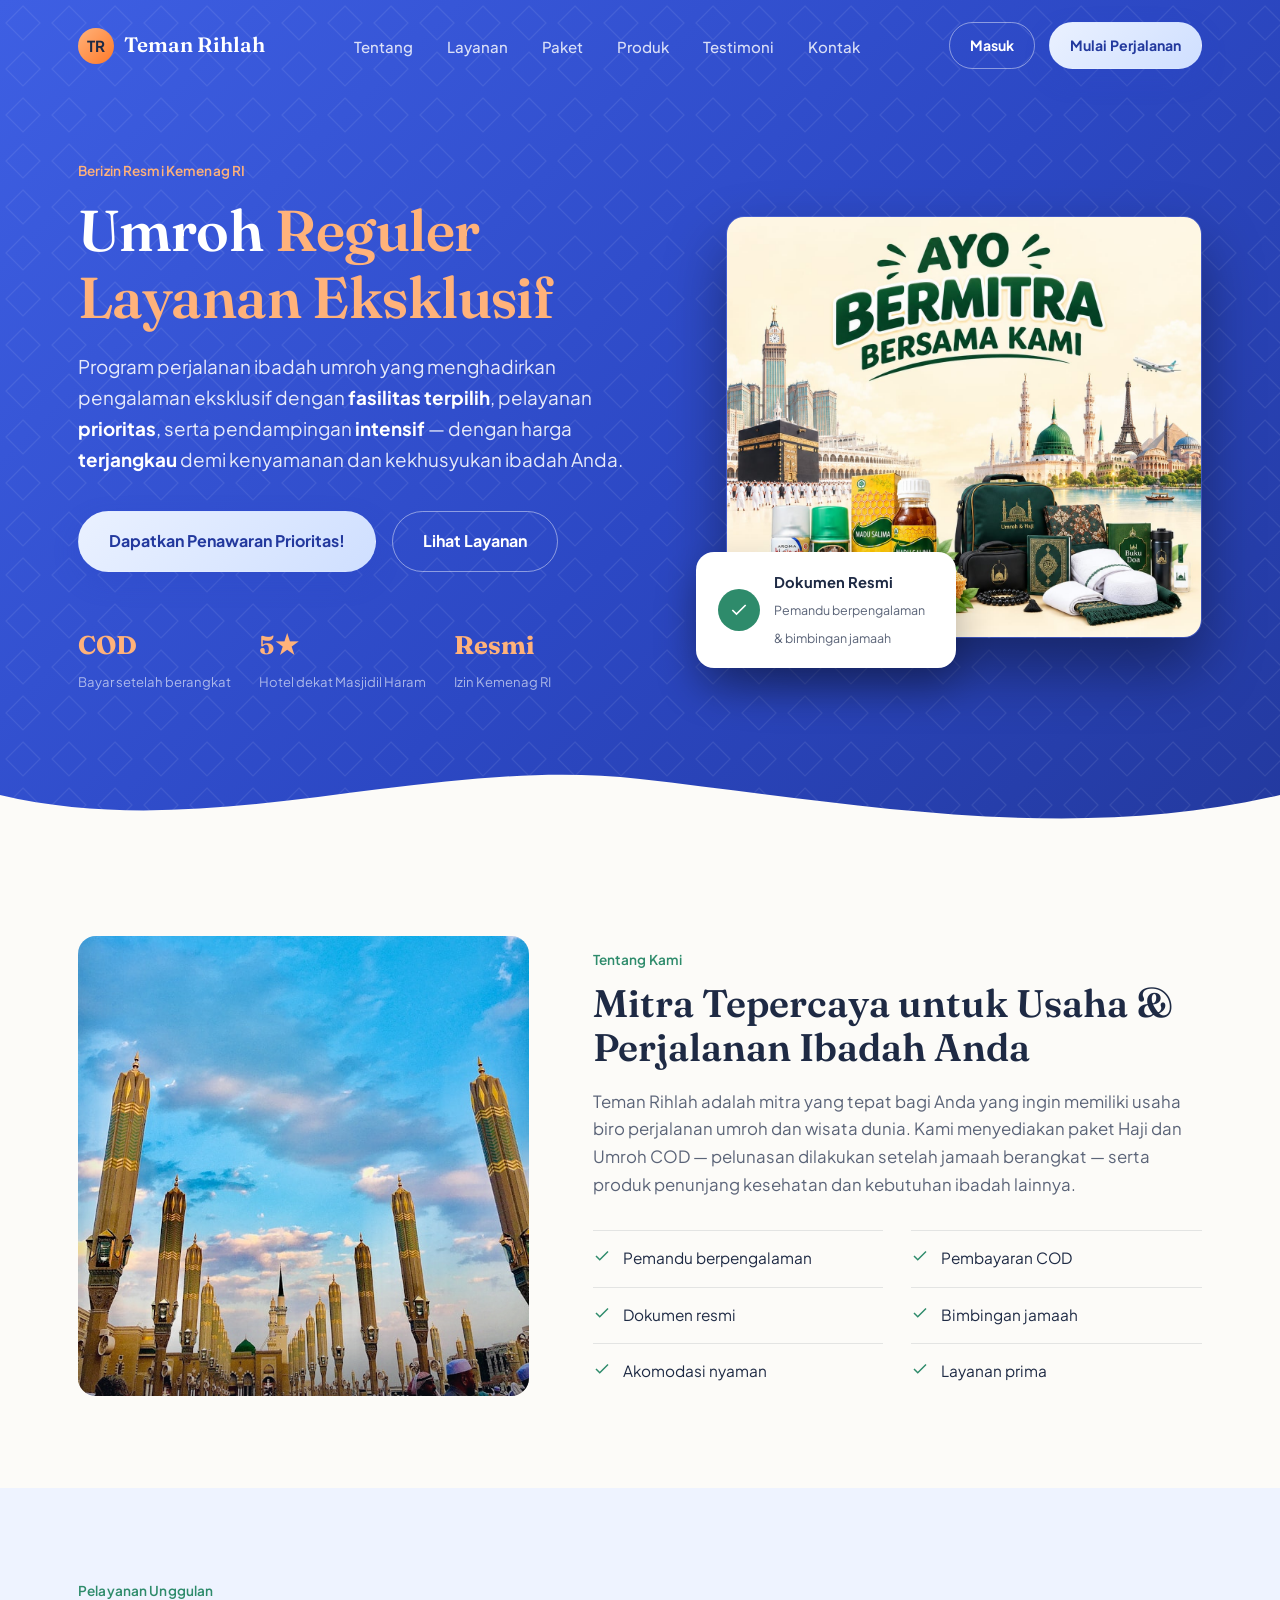
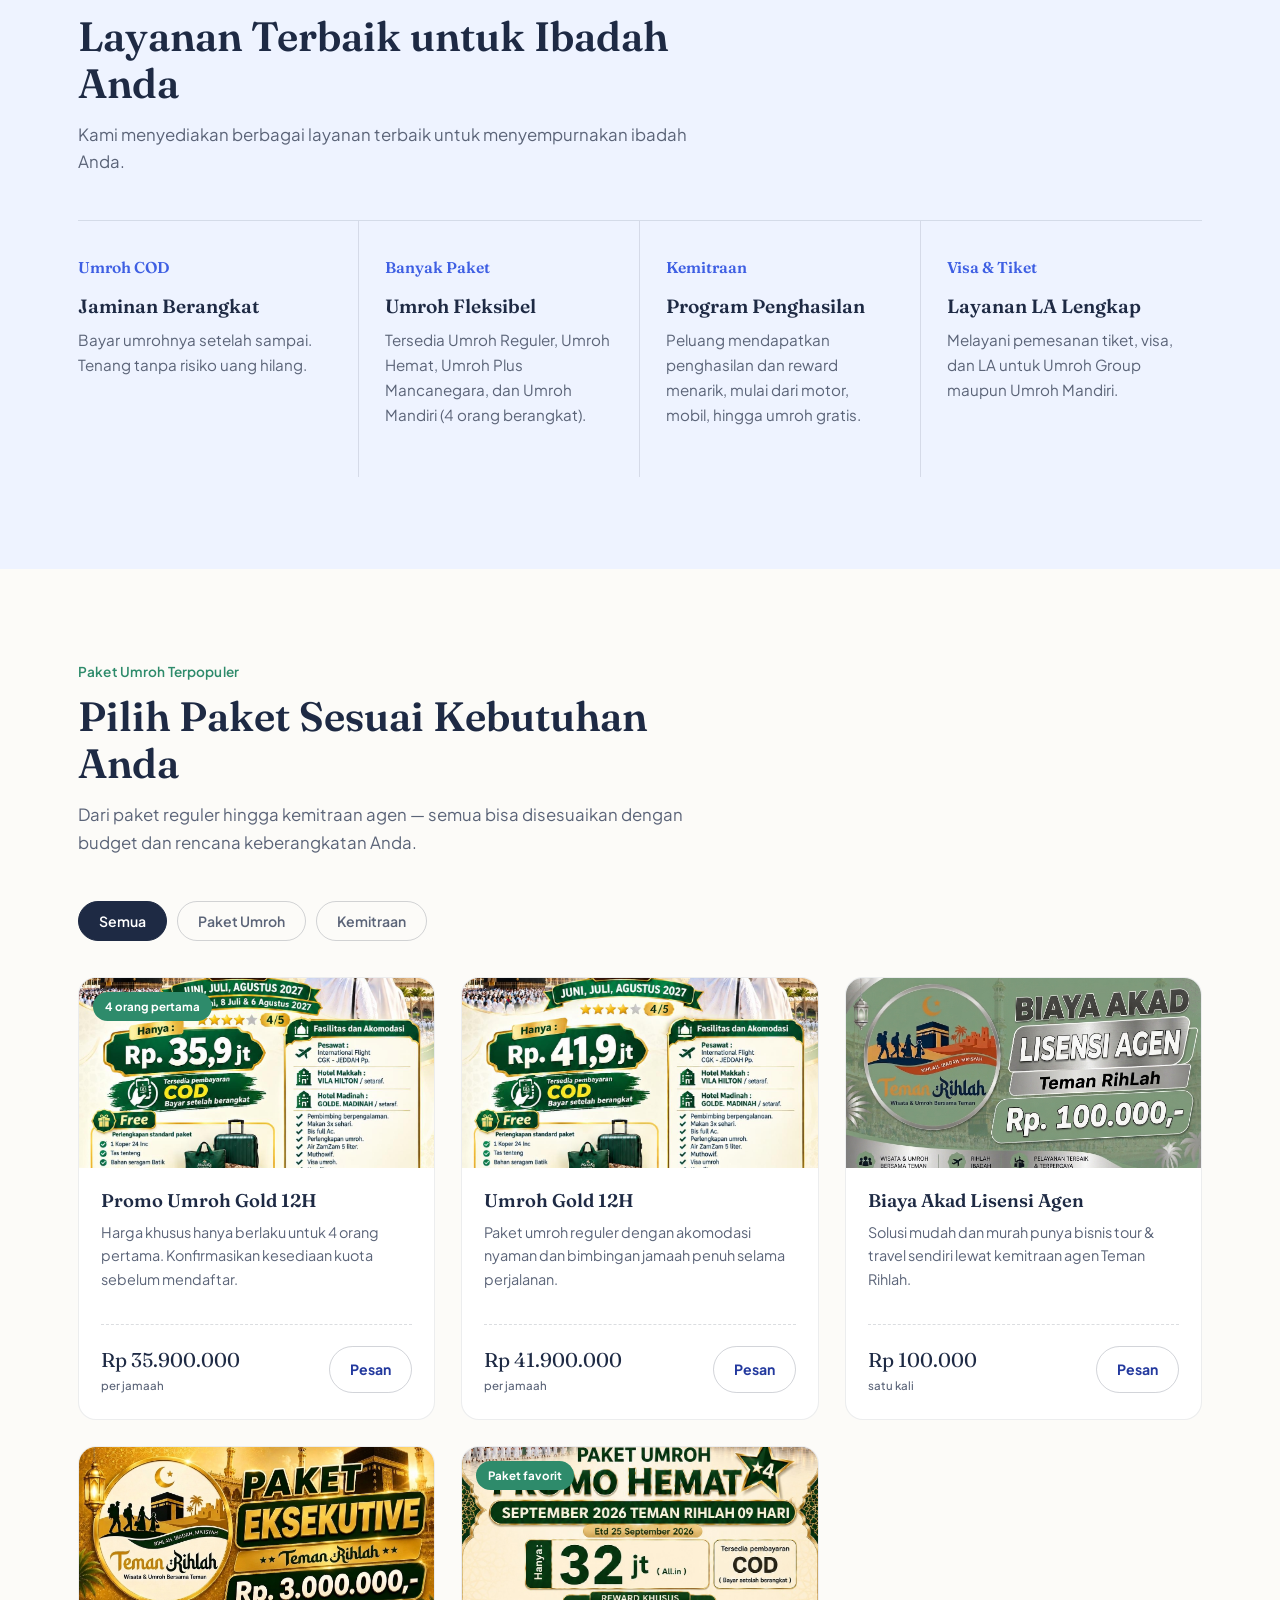
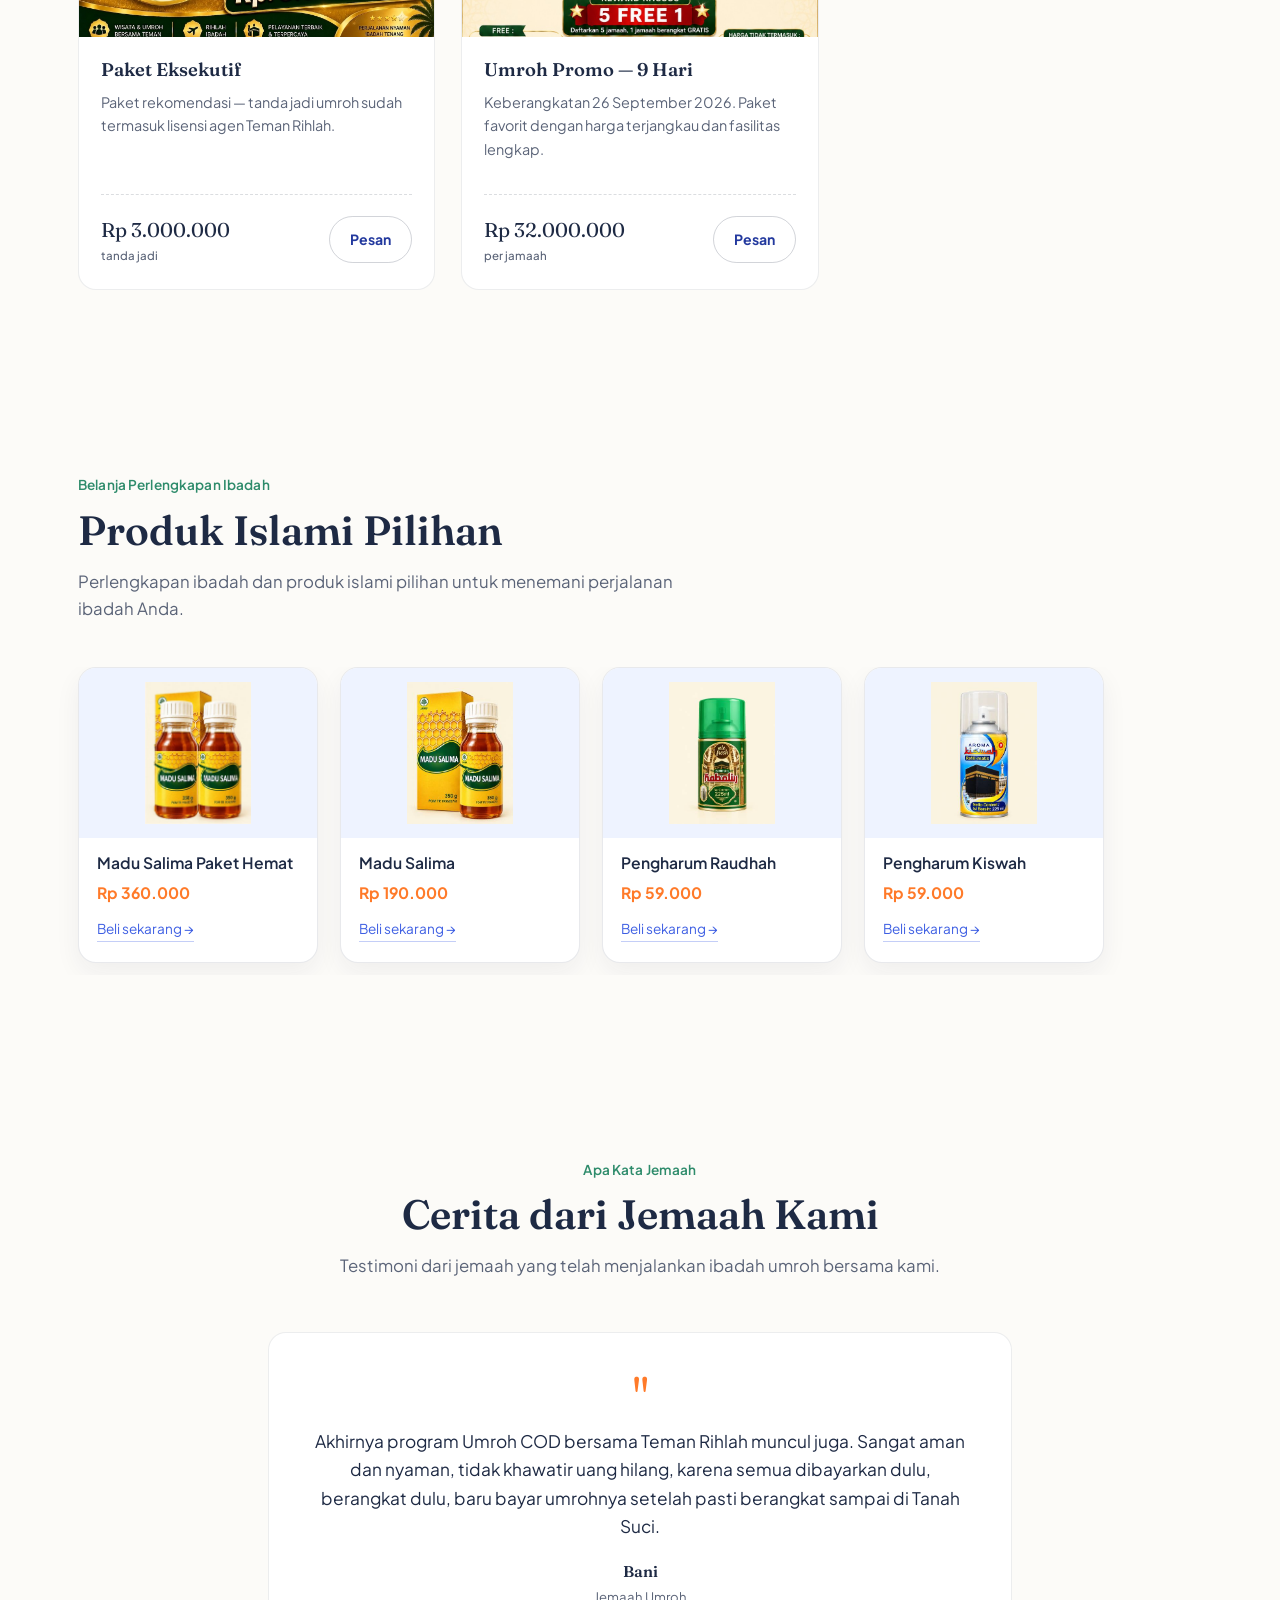
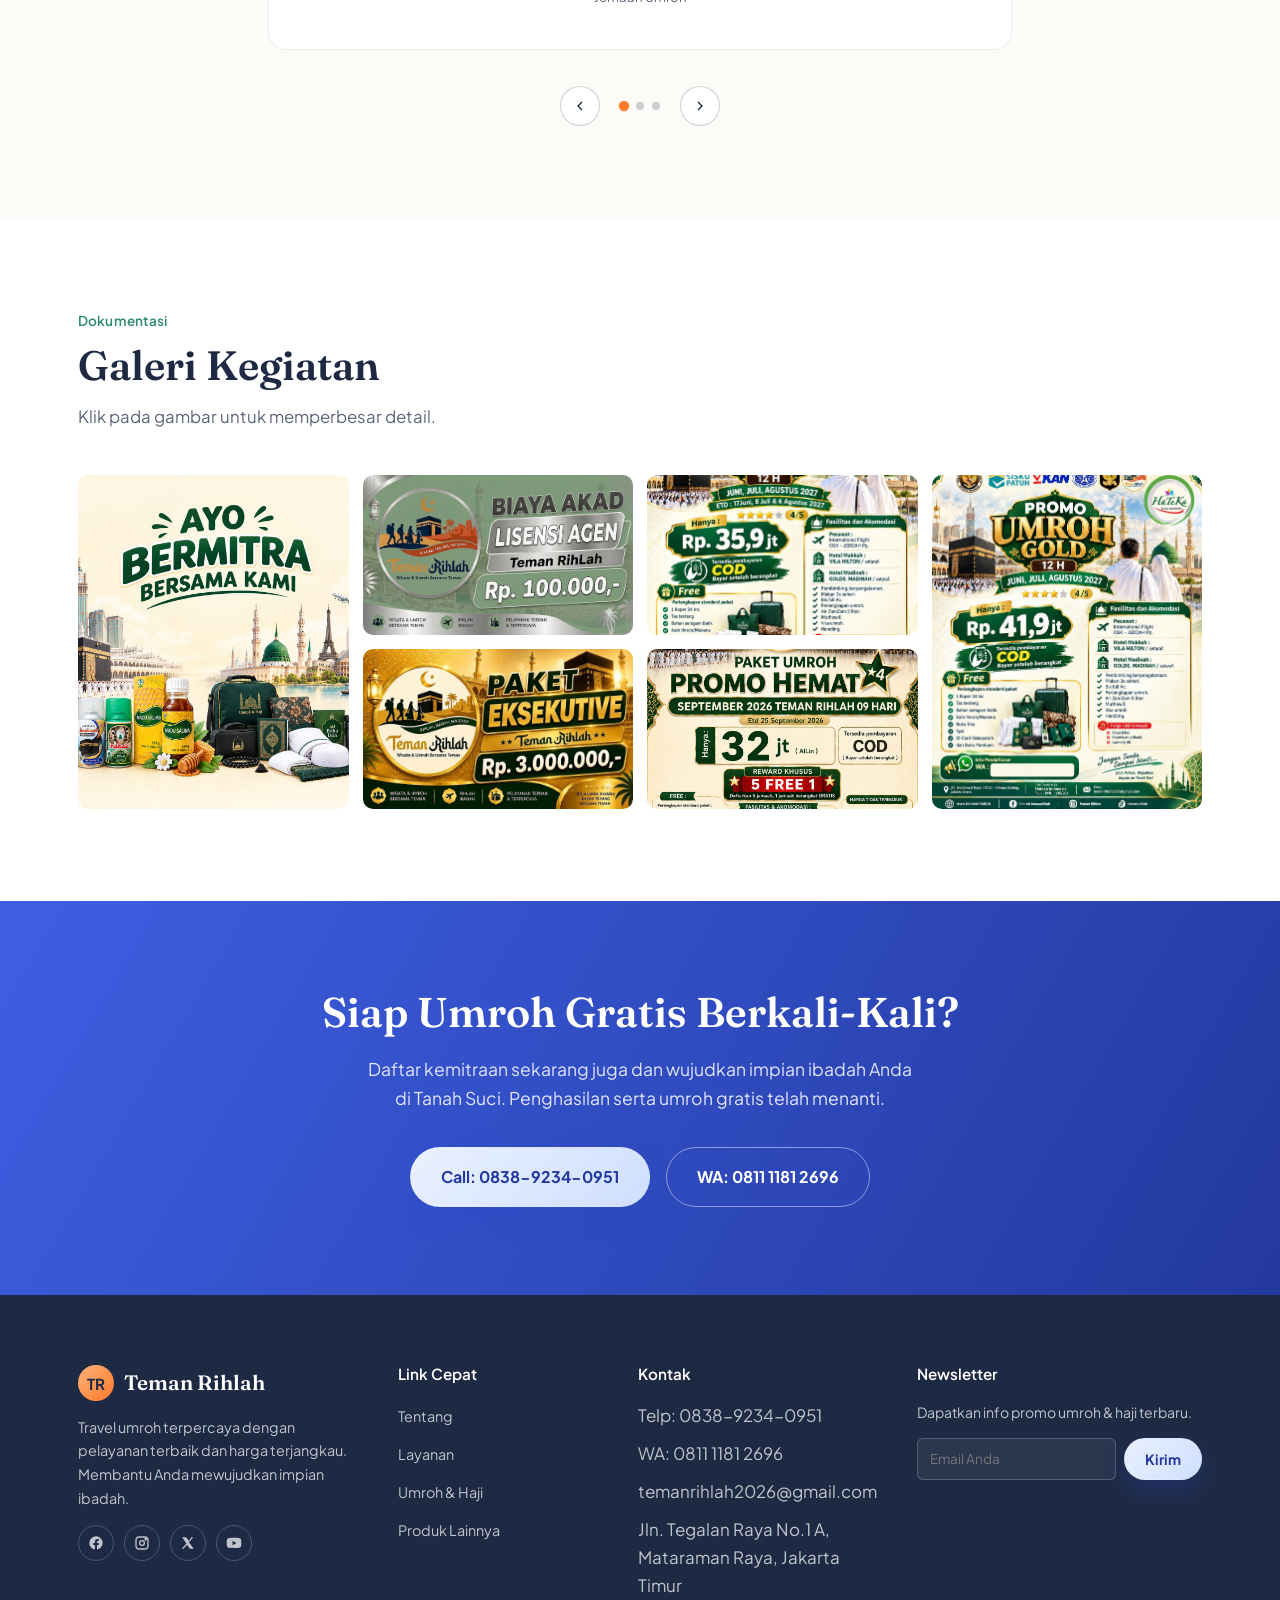
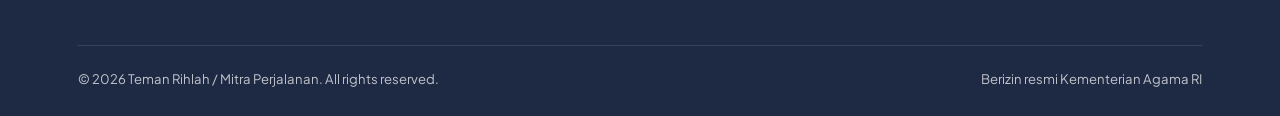
==== index.html @ 82dc9174 "tes2" ====
<!DOCTYPE html>
<html lang="id">
<head>
<meta charset="UTF-8">
<meta name="viewport" content="width=device-width, initial-scale=1.0">
<title>Teman Rihlah — Travel Umroh & Haji Plus Resmi Kemenag</title>
<meta name="description" content="Agen travel umroh dan haji plus resmi, amanah, dan terpercaya. Paket Umroh COD, bayar setelah berangkat.">
<link rel="preconnect" href="https://fonts.googleapis.com">
<link rel="preconnect" href="https://fonts.gstatic.com" crossorigin>
<link href="https://fonts.googleapis.com/css2?family=Fraunces:opsz,wght@9..144,500;9..144,600;9..144,700&family=Plus+Jakarta+Sans:wght@400;500;600;700&display=swap" rel="stylesheet">
<link rel="stylesheet" href="style.css">
</head>
<body>

<!-- ============ NAVBAR ============ -->
<header class="navbar" id="navbar">
  <div class="container">
    <a href="#" class="brand">
      <span class="brand-mark">TR</span>
      Teman Rihlah
    </a>

    <nav>
      <ul class="nav-links">
        <li><a href="#about">Tentang</a></li>
        <li><a href="#layanan">Layanan</a></li>
        <li><a href="#paket">Paket</a></li>
        <li><a href="#produk">Produk</a></li>
        <li><a href="#testimoni">Testimoni</a></li>
        <li><a href="#kontak">Kontak</a></li>
      </ul>
    </nav>

    <div class="nav-cta">
      <a href="#kontak" class="btn btn-outline-light btn-sm">Masuk</a>
      <a href="#paket" class="btn btn-gold btn-sm">Mulai Perjalanan</a>
    </div>

    <button class="nav-toggle" id="navToggle" aria-expanded="false" aria-label="Buka menu">
      <span></span><span></span><span></span>
    </button>
  </div>
</header>

<!-- ============ HERO ============ -->
<section class="hero">
  <div class="container hero-grid">
    <div class="hero-copy">
      <div class="eyebrow-text">Berizin Resmi Kemenag RI</div>
      <h1>Umroh <span class="accent">Reguler Layanan Eksklusif</span></h1>
      <p>Program perjalanan ibadah umroh yang menghadirkan pengalaman eksklusif dengan <strong>fasilitas terpilih</strong>, pelayanan <strong>prioritas</strong>, serta pendampingan <strong>intensif</strong> — dengan harga <strong>terjangkau</strong> demi kenyamanan dan kekhusyukan ibadah Anda.</p>
      <div class="hero-actions">
        <a href="#paket" class="btn btn-gold">Dapatkan Penawaran Prioritas!</a>
        <a href="#layanan" class="btn btn-outline-light">Lihat Layanan</a>
      </div>
      <div class="hero-trust">
        <div><strong>COD</strong><span>Bayar setelah berangkat</span></div>
        <div><strong>5★</strong><span>Hotel dekat Masjidil Haram</span></div>
        <div><strong>Resmi</strong><span>Izin Kemenag RI</span></div>
      </div>
    </div>

    <div class="hero-visual">
      <div class="hero-photo">
        <img src="images/banner.png" alt="Jamaah Teman Rihlah di tanah suci">
      </div>
      <div class="hero-float-card">
        <div class="icon-badge">
          <svg width="20" height="20" viewBox="0 0 24 24" fill="none" stroke="currentColor" stroke-width="2"><path d="M20 6L9 17l-5-5"/></svg>
        </div>
        <div>
          <strong>Dokumen Resmi</strong>
          <span>Pemandu berpengalaman & bimbingan jamaah</span>
        </div>
      </div>
    </div>
  </div>

  <div class="hero-wave" aria-hidden="true">
    <svg viewBox="0 0 1440 90" preserveAspectRatio="none">
      <path d="M0,40 C240,90 480,0 720,24 C960,48 1200,90 1440,40 L1440,90 L0,90 Z" fill="#FCFBF8"></path>
    </svg>
  </div>
</section>

<!-- ============ ABOUT ============ -->
<section class="about" id="about">
  <div class="container about-grid">
    <div class="about-photo">
      <img src="images/tentang.png" alt="Kegiatan Teman Rihlah">
    </div>
    <div class="about-copy">
      <div class="eyebrow-text">Tentang Kami</div>
      <h2>Mitra Tepercaya untuk Usaha & Perjalanan Ibadah Anda</h2>
      <p>Teman Rihlah adalah mitra yang tepat bagi Anda yang ingin memiliki usaha biro perjalanan umroh dan wisata dunia. Kami menyediakan paket Haji dan Umroh COD — pelunasan dilakukan setelah jamaah berangkat — serta produk penunjang kesehatan dan kebutuhan ibadah lainnya.</p>

      <ul class="feature-list">
        <li>
          <svg width="18" height="18" viewBox="0 0 24 24" fill="none" stroke="currentColor" stroke-width="2"><path d="M20 6L9 17l-5-5"/></svg>
          Pemandu berpengalaman
        </li>
        <li>
          <svg width="18" height="18" viewBox="0 0 24 24" fill="none" stroke="currentColor" stroke-width="2"><path d="M20 6L9 17l-5-5"/></svg>
          Pembayaran COD
        </li>
        <li>
          <svg width="18" height="18" viewBox="0 0 24 24" fill="none" stroke="currentColor" stroke-width="2"><path d="M20 6L9 17l-5-5"/></svg>
          Dokumen resmi
        </li>
        <li>
          <svg width="18" height="18" viewBox="0 0 24 24" fill="none" stroke="currentColor" stroke-width="2"><path d="M20 6L9 17l-5-5"/></svg>
          Bimbingan jamaah
        </li>
        <li>
          <svg width="18" height="18" viewBox="0 0 24 24" fill="none" stroke="currentColor" stroke-width="2"><path d="M20 6L9 17l-5-5"/></svg>
          Akomodasi nyaman
        </li>
        <li>
          <svg width="18" height="18" viewBox="0 0 24 24" fill="none" stroke="currentColor" stroke-width="2"><path d="M20 6L9 17l-5-5"/></svg>
          Layanan prima
        </li>
      </ul>
    </div>
  </div>
</section>

<!-- ============ SERVICES ============ -->
<section class="services" id="layanan">
  <div class="container">
    <div class="section-head">
      <div class="eyebrow-text">Pelayanan Unggulan</div>
      <h2>Layanan Terbaik untuk Ibadah Anda</h2>
      <p>Kami menyediakan berbagai layanan terbaik untuk menyempurnakan ibadah Anda.</p>
    </div>

    <div class="service-row">
      <div class="service-item">
        <div class="service-num">Umroh COD</div>
        <h3>Jaminan Berangkat</h3>
        <p>Bayar umrohnya setelah sampai. Tenang tanpa risiko uang hilang.</p>
      </div>
      <div class="service-item">
        <div class="service-num">Banyak Paket</div>
        <h3>Umroh Fleksibel</h3>
        <p>Tersedia Umroh Reguler, Umroh Hemat, Umroh Plus Mancanegara, dan Umroh Mandiri (4 orang berangkat).</p>
      </div>
      <div class="service-item">
        <div class="service-num">Kemitraan</div>
        <h3>Program Penghasilan</h3>
        <p>Peluang mendapatkan penghasilan dan reward menarik, mulai dari motor, mobil, hingga umroh gratis.</p>
      </div>
      <div class="service-item">
        <div class="service-num">Visa & Tiket</div>
        <h3>Layanan LA Lengkap</h3>
        <p>Melayani pemesanan tiket, visa, dan LA untuk Umroh Group maupun Umroh Mandiri.</p>
      </div>
    </div>
  </div>
</section>

<!-- ============ PACKAGES ============ -->
<section class="packages" id="paket">
  <div class="container">
    <div class="section-head">
      <div class="eyebrow-text">Paket Umroh Terpopuler</div>
      <h2>Pilih Paket Sesuai Kebutuhan Anda</h2>
      <p>Dari paket reguler hingga kemitraan agen — semua bisa disesuaikan dengan budget dan rencana keberangkatan Anda.</p>
    </div>

    <div class="pkg-tabs" id="pkgTabs">
      <button class="pkg-tab active" data-filter="all">Semua</button>
      <button class="pkg-tab" data-filter="umroh">Paket Umroh</button>
      <button class="pkg-tab" data-filter="kemitraan">Kemitraan</button>
    </div>

    <div class="pkg-grid" id="pkgGrid">

      <article class="pkg-card show" data-cat="umroh">
        <div class="pkg-thumb">
          <span class="pkg-badge">4 orang pertama</span>
          <img src="images/paket 1.png" alt="Promo Umroh Gold 12 Hari">
        </div>
        <div class="pkg-body">
          <h3>Promo Umroh Gold 12H</h3>
          <p>Harga khusus hanya berlaku untuk 4 orang pertama. Konfirmasikan kesediaan kuota sebelum mendaftar.</p>
          <div class="pkg-price-row">
            <div class="pkg-price">Rp 35.900.000<span>per jamaah</span></div>
            <a href="#kontak" class="btn btn-outline-dark btn-sm">Pesan</a>
          </div>
        </div>
      </article>

      <article class="pkg-card show" data-cat="umroh">
        <div class="pkg-thumb">
          <img src="images/paket 2.png" alt="Umroh Gold 12 Hari">
        </div>
        <div class="pkg-body">
          <h3>Umroh Gold 12H</h3>
          <p>Paket umroh reguler dengan akomodasi nyaman dan bimbingan jamaah penuh selama perjalanan.</p>
          <div class="pkg-price-row">
            <div class="pkg-price">Rp 41.900.000<span>per jamaah</span></div>
            <a href="#kontak" class="btn btn-outline-dark btn-sm">Pesan</a>
          </div>
        </div>
      </article>

      <article class="pkg-card show" data-cat="kemitraan">
        <div class="pkg-thumb">
          <img src="images/biaya.png" alt="Biaya Akad Lisensi Agen">
        </div>
        <div class="pkg-body">
          <h3>Biaya Akad Lisensi Agen</h3>
          <p>Solusi mudah dan murah punya bisnis tour & travel sendiri lewat kemitraan agen Teman Rihlah.</p>
          <div class="pkg-price-row">
            <div class="pkg-price">Rp 100.000<span>satu kali</span></div>
            <a href="#kontak" class="btn btn-outline-dark btn-sm">Pesan</a>
          </div>
        </div>
      </article>

      <article class="pkg-card show" data-cat="kemitraan">
        <div class="pkg-thumb">
          <img src="images/paket3.png" alt="Paket Eksekutif Teman Rihlah">
        </div>
        <div class="pkg-body">
          <h3>Paket Eksekutif</h3>
          <p>Paket rekomendasi — tanda jadi umroh sudah termasuk lisensi agen Teman Rihlah.</p>
          <div class="pkg-price-row">
            <div class="pkg-price">Rp 3.000.000<span>tanda jadi</span></div>
            <a href="#kontak" class="btn btn-outline-dark btn-sm">Pesan</a>
          </div>
        </div>
      </article>

      <article class="pkg-card show" data-cat="umroh">
        <div class="pkg-thumb">
          <span class="pkg-badge">Paket favorit</span>
          <img src="images/paket4.png" alt="Umroh Promo 9 Hari">
        </div>
        <div class="pkg-body">
          <h3>Umroh Promo — 9 Hari</h3>
          <p>Keberangkatan 26 September 2026. Paket favorit dengan harga terjangkau dan fasilitas lengkap.</p>
          <div class="pkg-price-row">
            <div class="pkg-price">Rp 32.000.000<span>per jamaah</span></div>
            <a href="#kontak" class="btn btn-outline-dark btn-sm">Pesan</a>
          </div>
        </div>
      </article>

    </div>
  </div>
</section>

<!-- ============ PRODUCTS ============ -->
<section class="products" id="produk">
  <div class="container">
    <div class="section-head">
      <div class="eyebrow-text">Belanja Perlengkapan Ibadah</div>
      <h2>Produk Islami Pilihan</h2>
      <p>Perlengkapan ibadah dan produk islami pilihan untuk menemani perjalanan ibadah Anda.</p>
    </div>

    <div class="product-scroll">
      <div class="product-card">
        <div class="product-thumb"><img src="images/produk/madu.png" alt="Madu Salima Paket Hemat"></div>
        <div class="product-info">
          <h4>Madu Salima Paket Hemat</h4>
          <div class="price">Rp 360.000</div>
          <a href="#kontak">Beli sekarang →</a>
        </div>
      </div>
      <div class="product-card">
        <div class="product-thumb"><img src="images/produk/madu2.png" alt="Madu Salima"></div>
        <div class="product-info">
          <h4>Madu Salima</h4>
          <div class="price">Rp 190.000</div>
          <a href="#kontak">Beli sekarang →</a>
        </div>
      </div>
      <div class="product-card">
        <div class="product-thumb"><img src="images/produk/botol.png" alt="Pengharum Raudhah"></div>
        <div class="product-info">
          <h4>Pengharum Raudhah</h4>
          <div class="price">Rp 59.000</div>
          <a href="#kontak">Beli sekarang →</a>
        </div>
      </div>
      <div class="product-card">
        <div class="product-thumb"><img src="images/produk/aroma.png" alt="Pengharum Kiswah"></div>
        <div class="product-info">
          <h4>Pengharum Kiswah</h4>
          <div class="price">Rp 59.000</div>
          <a href="#kontak">Beli sekarang →</a>
        </div>
      </div>
    </div>
  </div>
</section>

<!-- ============ TESTIMONIALS ============ -->
<section class="testimonials" id="testimoni">
  <div class="container">
    <div class="section-head" style="margin-left:auto;margin-right:auto;text-align:center;">
      <div class="eyebrow-text">Apa Kata Jemaah</div>
      <h2>Cerita dari Jemaah Kami</h2>
      <p style="margin-left:auto;margin-right:auto;">Testimoni dari jemaah yang telah menjalankan ibadah umroh bersama kami.</p>
    </div>

    <div class="testi-wrap">
      <div class="testi-track">
        <div class="testi-slides" id="testiSlides">
          <div class="testi-slide">
            <div class="testi-card">
              <div class="testi-quote-mark">"</div>
              <p>Akhirnya program Umroh COD bersama Teman Rihlah muncul juga. Sangat aman dan nyaman, tidak khawatir uang hilang, karena semua dibayarkan dulu, berangkat dulu, baru bayar umrohnya setelah pasti berangkat sampai di Tanah Suci.</p>
              <h4>Bani</h4>
              <span>Jemaah Umroh</span>
            </div>
          </div>
          <div class="testi-slide">
            <div class="testi-card">
              <div class="testi-quote-mark">"</div>
              <p>Senang sekali bisa bergabung di Teman Rihlah. Yang menarik ada program Umroh COD — kita diberangkatkan dulu, bayarnya setelah jemaah tiba di Makkah atau Madinah, jadi tidak was-was lagi.</p>
              <h4>Alfa Aditya</h4>
              <span>Jemaah Umroh</span>
            </div>
          </div>
          <div class="testi-slide">
            <div class="testi-card">
              <div class="testi-quote-mark">"</div>
              <p>Proses pendaftaran mudah dan transparan. Biaya terjangkau dengan pelayanan yang luar biasa, menjadikan kepercayaan pengguna sebagai andalan di setiap perjalanannya.</p>
              <h4>Ahmad Hidayat</h4>
              <span>Jemaah Umroh</span>
            </div>
          </div>
        </div>
      </div>

      <div class="testi-controls">
        <button class="testi-arrow" id="testiPrev" aria-label="Testimoni sebelumnya">
          <svg width="16" height="16" viewBox="0 0 24 24" fill="none" stroke="currentColor" stroke-width="2"><path d="M15 18l-6-6 6-6"/></svg>
        </button>
        <div class="testi-dots" id="testiDots"></div>
        <button class="testi-arrow" id="testiNext" aria-label="Testimoni berikutnya">
          <svg width="16" height="16" viewBox="0 0 24 24" fill="none" stroke="currentColor" stroke-width="2"><path d="M9 18l6-6-6-6"/></svg>
        </button>
      </div>
    </div>
  </div>
</section>

<!-- ============ GALLERY ============ -->
<section class="gallery" id="galeri">
  <div class="container">
    <div class="section-head">
      <div class="eyebrow-text">Dokumentasi</div>
      <h2>Galeri Kegiatan</h2>
      <p>Klik pada gambar untuk memperbesar detail.</p>
    </div>

    <div class="gallery-grid" id="galleryGrid">
      <img class="tall" src="images/banner.png" alt="Galeri 1">
      <img src="images/biaya.png" alt="Galeri 2">
      <img src="images/paket 1.png" alt="Galeri 3">
      <img class="tall" src="images/paket 2.png" alt="Galeri 4">
      <img src="images/paket3.png" alt="Galeri 5">
      <img src="images/paket4.png" alt="Galeri 6">
    </div>
  </div>
</section>

<div class="lightbox" id="lightbox">
  <button class="lightbox-close" id="lightboxClose" aria-label="Tutup">&times;</button>
  <img id="lightboxImg" src="" alt="Gambar diperbesar">
</div>

<!-- ============ CTA BANNER ============ -->
<section class="cta-banner">
  <div class="container">
    <h2>Siap Umroh Gratis Berkali-Kali?</h2>
    <p>Daftar kemitraan sekarang juga dan wujudkan impian ibadah Anda di Tanah Suci. Penghasilan serta umroh gratis telah menanti.</p>
    <div class="cta-buttons">
      <a href="tel:+083892340951" class="btn btn-gold">Call: 0838-9234-0951</a>
      <a href="https://wa.me/+6281111812696" class="btn btn-outline-light" target="_blank">WA: 0811 1181 2696</a>
    </div>
  </div>
</section>

<!-- ============ FOOTER ============ -->
<footer id="kontak">
  <div class="container">
    <div class="footer-grid">
      <div class="footer-brand">
        <a href="#" class="brand"><span class="brand-mark">TR</span>Teman Rihlah</a>
        <p>Travel umroh terpercaya dengan pelayanan terbaik dan harga terjangkau. Membantu Anda mewujudkan impian ibadah.</p>
        <div class="footer-social">
          <a href="https://www.facebook.com/temanrihlah.official" aria-label="Facebook">
            <svg width="16" height="16" viewBox="0 0 24 24" fill="currentColor"><path d="M22 12a10 10 0 10-11.6 9.9v-7H7.9V12h2.5V9.8c0-2.5 1.5-3.9 3.8-3.9 1.1 0 2.2.2 2.2.2v2.4h-1.3c-1.2 0-1.6.8-1.6 1.6V12h2.8l-.4 2.9h-2.4v7A10 10 0 0022 12z"/></svg>
          </a>
          <a href="https://www.instagram.com/temanrihlah_official" aria-label="Instagram">
            <svg width="16" height="16" viewBox="0 0 24 24" fill="none" stroke="currentColor" stroke-width="2"><rect x="3" y="3" width="18" height="18" rx="5"/><circle cx="12" cy="12" r="3.5"/><circle cx="17.5" cy="6.5" r="1"/></svg>
          </a>
          <a href="https://x.com/temanrihlah" aria-label="X">
            <svg width="14" height="14" viewBox="0 0 24 24" fill="currentColor"><path d="M18 2h3l-7.5 8.6L22 22h-6.6l-5.2-6.8L4.2 22H1.2l8-9.2L2 2h6.7l4.7 6.2L18 2z"/></svg>
          </a>
          <a href="https://www.youtube.com/@TemanRihlah" aria-label="YouTube">
            <svg width="16" height="16" viewBox="0 0 24 24" fill="currentColor"><path d="M23 12s0-3.6-.5-5.3c-.3-1-.9-1.8-2-2C18.5 4.2 12 4.2 12 4.2s-6.5 0-8.5.5c-1.1.2-1.7 1-2 2C1 8.4 1 12 1 12s0 3.6.5 5.3c.3 1 .9 1.8 2 2 2 .5 8.5.5 8.5.5s6.5 0 8.5-.5c1.1-.2 1.7-1 2-2 .5-1.7.5-5.3.5-5.3zM9.8 15.5v-7l6 3.5-6 3.5z"/></svg>
          </a>
        </div>
      </div>

      <div>
        <h5>Link Cepat</h5>
        <ul class="footer-links">
          <li><a href="#about">Tentang</a></li>
          <li><a href="#layanan">Layanan</a></li>
          <li><a href="#paket">Umroh & Haji</a></li>
          <li><a href="#produk">Produk Lainnya</a></li>
        </ul>
      </div>

      <div>
        <h5>Kontak</h5>
        <ul class="footer-links">
          <li>Telp: 0838-9234-0951</li>
          <li>WA: 0811 1181 2696</li>
          <li>temanrihlah2026@gmail.com</li>
          <li>Jln. Tegalan Raya No.1 A, Mataraman Raya, Jakarta Timur</li>
        </ul>
      </div>

      <div>
        <h5>Newsletter</h5>
        <p style="font-size:0.88rem;margin-bottom:14px;">Dapatkan info promo umroh & haji terbaru.</p>
        <form id="newsletterForm" style="display:flex;gap:8px;">
          <label for="newsletterEmail" class="sr-only" style="position:absolute;left:-9999px;">Email</label>
          <input id="newsletterEmail" type="email" required placeholder="Email Anda" style="flex:1;min-width:0;padding:10px 12px;border-radius:6px;border:1px solid rgba(255,255,255,0.2);background:rgba(255,255,255,0.06);color:#fff;font-family:var(--sans);font-size:0.85rem;">
          <button type="submit" class="btn btn-gold btn-sm">Kirim</button>
        </form>
        <p id="newsletterMsg" style="font-size:0.8rem;margin-top:10px;color:#E8C775;"></p>
      </div>
    </div>

    <div class="footer-bottom">
      <span>© 2026 Teman Rihlah / Mitra Perjalanan. All rights reserved.</span>
      <span>Berizin resmi Kementerian Agama RI</span>
    </div>
  </div>
</footer>

<script>
  // Sticky navbar on scroll
  const navbar = document.getElementById('navbar');
  window.addEventListener('scroll', () => {
    navbar.classList.toggle('scrolled', window.scrollY > 40);
  });

  // Mobile menu toggle
  const navToggle = document.getElementById('navToggle');
  navToggle.addEventListener('click', () => {
    const expanded = navToggle.getAttribute('aria-expanded') === 'true';
    navToggle.setAttribute('aria-expanded', String(!expanded));
    navbar.classList.toggle('mobile-open', !expanded);
  });
  document.querySelectorAll('.nav-links a').forEach(link => {
    link.addEventListener('click', () => {
      navToggle.setAttribute('aria-expanded', 'false');
      navbar.classList.remove('mobile-open');
    });
  });

  // Package filter tabs
  const pkgTabs = document.querySelectorAll('.pkg-tab');
  const pkgCards = document.querySelectorAll('.pkg-card');
  pkgTabs.forEach(tab => {
    tab.addEventListener('click', () => {
      pkgTabs.forEach(t => t.classList.remove('active'));
      tab.classList.add('active');
      const filter = tab.dataset.filter;
      pkgCards.forEach(card => {
        const match = filter === 'all' || card.dataset.cat === filter;
        card.classList.toggle('show', match);
      });
    });
  });

  // Testimonial carousel
  const testiSlides = document.getElementById('testiSlides');
  const slides = document.querySelectorAll('.testi-slide');
  const dotsWrap = document.getElementById('testiDots');
  let testiIndex = 0;

  slides.forEach((_, i) => {
    const dot = document.createElement('button');
    dot.className = 'testi-dot' + (i === 0 ? ' active' : '');
    dot.setAttribute('aria-label', 'Testimoni ' + (i + 1));
    dot.addEventListener('click', () => goToTesti(i));
    dotsWrap.appendChild(dot);
  });
  const dots = document.querySelectorAll('.testi-dot');

  function goToTesti(i){
    testiIndex = (i + slides.length) % slides.length;
    testiSlides.style.transform = `translateX(-${testiIndex * 100}%)`;
    dots.forEach((d, idx) => d.classList.toggle('active', idx === testiIndex));
  }

  document.getElementById('testiPrev').addEventListener('click', () => goToTesti(testiIndex - 1));
  document.getElementById('testiNext').addEventListener('click', () => goToTesti(testiIndex + 1));

  let testiTimer = setInterval(() => goToTesti(testiIndex + 1), 6000);
  document.querySelector('.testi-wrap').addEventListener('mouseenter', () => clearInterval(testiTimer));
  document.querySelector('.testi-wrap').addEventListener('mouseleave', () => {
    testiTimer = setInterval(() => goToTesti(testiIndex + 1), 6000);
  });

  // Gallery lightbox
  const lightbox = document.getElementById('lightbox');
  const lightboxImg = document.getElementById('lightboxImg');
  document.querySelectorAll('#galleryGrid img').forEach(img => {
    img.addEventListener('click', () => {
      lightboxImg.src = img.src;
      lightboxImg.alt = img.alt;
      lightbox.classList.add('open');
    });
  });
  function closeLightbox(){ lightbox.classList.remove('open'); lightboxImg.src = ''; }
  document.getElementById('lightboxClose').addEventListener('click', closeLightbox);
  lightbox.addEventListener('click', (e) => { if (e.target === lightbox) closeLightbox(); });
  document.addEventListener('keydown', (e) => { if (e.key === 'Escape') closeLightbox(); });

  // Newsletter (demo only, no backend)
  document.getElementById('newsletterForm').addEventListener('submit', (e) => {
    e.preventDefault();
    document.getElementById('newsletterMsg').textContent = 'Terima kasih, Anda akan menerima info promo terbaru kami.';
    e.target.reset();
  });
</script>

</body>
</html>
---- style.css ----
/* =========================================================
   TEMAN RIHLAH — Landing Page Styles
   ========================================================= */

:root{
  /* Biru cerah sebagai warna utama (bukan gelap), lembut & ramah untuk dibaca */
  --blue: #3E5FE3;
  --blue-2: #2C48C4;
  --blue-deep: #23399E;
  --blue-soft: #EEF3FF;
  --blue-soft-2: #E1EAFE;

  /* Aksen hangat */
  --orange: #FF7A29;
  --orange-light: #FFB27A;
  --green: #2E8B6B;

  /* Netral terang */
  --cream: #FCFBF8;
  --white: #FFFFFF;
  --ink: #1E2A44;
  --muted: #5B6478;
  --muted-light: #7C89A3;

  /* dipertahankan agar kompatibel, kini memakai nuansa biru bukan navy gelap */
  --navy: #1E2A44;
  --navy-2: var(--blue-soft);
  --gold: var(--orange);
  --gold-light: var(--orange-light);

  --serif: "Fraunces", "Georgia", serif;
  --sans: "Plus Jakarta Sans", -apple-system, BlinkMacSystemFont, sans-serif;

  --max-w: 1180px;
  --radius-sm: 10px;
  --radius-md: 18px;
  --radius-pill: 999px;
}

*, *::before, *::after{ box-sizing: border-box; }

html{
  scroll-behavior: smooth;
  scroll-padding-top: 90px;
}

body{
  margin: 0;
  font-family: var(--sans);
  font-size: 17px;
  color: var(--ink);
  background: var(--cream);
  line-height: 1.65;
  -webkit-font-smoothing: antialiased;
}

img{ max-width: 100%; display: block; }

a{ color: inherit; text-decoration: none; }

.container{
  max-width: var(--max-w);
  margin: 0 auto;
  padding: 0 28px;
}

::selection{ background: var(--gold-light); color: var(--navy); }

/* Focus visibility */
a:focus-visible, button:focus-visible, input:focus-visible, textarea:focus-visible{
  outline: 2px solid var(--gold);
  outline-offset: 3px;
}

@media (prefers-reduced-motion: reduce){
  *{ animation-duration: 0.001ms !important; animation-iteration-count: 1 !important; transition-duration: 0.001ms !important; scroll-behavior: auto !important; }
}

/* =========== Typography =========== */
h1, h2, h3, h4, h5{
  font-family: var(--serif);
  font-weight: 600;
  line-height: 1.15;
  margin: 0;
  color: var(--navy);
}

.eyebrow-text{
  font-family: var(--sans);
  font-size: 0.85rem;
  color: var(--green);
  font-weight: 600;
  letter-spacing: 0.01em;
}

.section-head{
  max-width: 640px;
  margin-bottom: 44px;
}
.section-head h2{
  font-size: clamp(1.9rem, 3.2vw, 2.6rem);
  margin-top: 10px;
}
.section-head p{
  color: var(--muted);
  font-size: 1.05rem;
  margin-top: 14px;
  max-width: 55ch;
}
.section-head.on-dark h2{ color: var(--white); }
.section-head.on-dark p{ color: var(--muted-light); }
.section-head.on-dark .eyebrow-text{ color: var(--gold-light); }

section{ padding: 92px 0; }

/* =========== Buttons =========== */
.btn{
  display: inline-flex;
  align-items: center;
  gap: 8px;
  padding: 16px 30px;
  border-radius: var(--radius-pill);
  font-weight: 700;
  font-size: 1rem;
  border: 1px solid transparent;
  cursor: pointer;
  transition: transform 0.18s ease, background 0.18s ease, color 0.18s ease, border-color 0.18s ease, box-shadow 0.18s ease;
  font-family: var(--sans);
}
.btn:hover{ transform: translateY(-2px); }

.btn-gold{
  background: linear-gradient(135deg, #EAF1FF, #CFDFFF);
  color: var(--blue-deep);
  box-shadow: 0 10px 24px rgba(44,72,196,0.28);
}
.btn-gold:hover{ background: var(--white); }

.btn-outline-light{
  background: transparent;
  color: var(--white);
  border-color: rgba(255,255,255,0.45);
}
.btn-outline-light:hover{ border-color: var(--white); background: rgba(255,255,255,0.1); }

.btn-outline-dark{
  background: transparent;
  color: var(--blue-deep);
  border-color: rgba(30,42,68,0.2);
}
.btn-outline-dark:hover{ border-color: var(--blue-deep); background: var(--blue-soft); }

.btn-sm{ padding: 11px 20px; font-size: 0.88rem; }

/* =========== Navbar =========== */
.navbar{
  position: fixed;
  top: 0; left: 0; right: 0;
  z-index: 100;
  background: rgba(44, 72, 196, 0.0);
  padding: 22px 0;
  transition: background 0.3s ease, padding 0.3s ease, box-shadow 0.3s ease;
}
.navbar.scrolled{
  background: rgba(44, 72, 196, 0.96);
  backdrop-filter: blur(8px);
  padding: 13px 0;
  box-shadow: 0 8px 20px rgba(44,72,196,0.22);
}
.navbar .container{
  display: flex;
  align-items: center;
  justify-content: space-between;
}
.brand{
  display: flex;
  align-items: center;
  gap: 10px;
  font-family: var(--serif);
  font-size: 1.3rem;
  font-weight: 600;
  color: var(--white);
}
.brand-mark{
  width: 36px; height: 36px;
  border-radius: 50%;
  background: linear-gradient(135deg, var(--gold-light), var(--gold));
  display: grid;
  place-items: center;
  color: var(--navy);
  font-weight: 700;
  font-family: var(--sans);
  font-size: 0.95rem;
  flex-shrink: 0;
}

.nav-links{
  display: flex;
  align-items: center;
  gap: 34px;
  list-style: none;
  margin: 0; padding: 0;
}
.nav-links a{
  color: rgba(255,255,255,0.82);
  font-size: 0.94rem;
  font-weight: 500;
  position: relative;
  padding: 4px 0;
  transition: color 0.2s ease;
}
.nav-links a::after{
  content: "";
  position: absolute;
  left: 0; bottom: -2px;
  width: 0; height: 2px;
  background: var(--gold);
  transition: width 0.25s ease;
}
.nav-links a:hover{ color: var(--white); }
.nav-links a:hover::after{ width: 100%; }

.nav-cta{ display: flex; align-items: center; gap: 14px; }

.nav-toggle{
  display: none;
  background: none;
  border: none;
  cursor: pointer;
  width: 34px; height: 26px;
  position: relative;
  flex-direction: column;
  justify-content: space-between;
  padding: 0;
}
.nav-toggle span{
  display: block;
  height: 2px;
  width: 100%;
  background: var(--white);
  border-radius: 2px;
  transition: transform 0.3s ease, opacity 0.3s ease;
}
.nav-toggle[aria-expanded="true"] span:nth-child(1){ transform: translateY(11px) rotate(45deg); }
.nav-toggle[aria-expanded="true"] span:nth-child(2){ opacity: 0; }
.nav-toggle[aria-expanded="true"] span:nth-child(3){ transform: translateY(-11px) rotate(-45deg); }

/* =========== Hero =========== */
.hero{
  position: relative;
  background: linear-gradient(135deg, var(--blue) 0%, var(--blue-2) 55%, var(--blue-deep) 100%);
  color: var(--white);
  padding: 160px 0 150px;
  overflow: hidden;
}
.hero::before{
  content: "";
  position: absolute;
  inset: 0;
  opacity: 0.5;
  background-image: url("data:image/svg+xml,%3Csvg xmlns='http://www.w3.org/2000/svg' width='46' height='46'%3E%3Cpath d='M23 6l17 17-17 17L6 23z' fill='none' stroke='%23FFFFFF' stroke-opacity='0.16' stroke-width='1.2'/%3E%3C/svg%3E");
  pointer-events: none;
}
.hero-wave{
  position: absolute;
  left: 0; right: 0; bottom: -1px;
  line-height: 0;
  z-index: 1;
  pointer-events: none;
}
.hero-wave svg{ width: 100%; height: 90px; display: block; }
.hero-grid{
  position: relative;
  z-index: 2;
  display: grid;
  grid-template-columns: 1.05fr 0.85fr;
  gap: 60px;
  align-items: center;
}
.hero-copy .eyebrow-text{ color: var(--gold-light); }
.hero-copy h1{
  color: var(--white);
  font-size: clamp(2.4rem, 5vw, 3.6rem);
  margin-top: 16px;
  letter-spacing: -0.01em;
}
.hero-copy h1 .accent{ color: var(--orange-light); }
.hero-copy p{
  color: rgba(255,255,255,0.88);
  font-size: 1.18rem;
  max-width: 46ch;
  margin-top: 20px;
}
.hero-copy p strong{ color: var(--white); }
.hero-actions{
  display: flex;
  gap: 16px;
  margin-top: 36px;
  flex-wrap: wrap;
}
.hero-trust{
  display: flex;
  gap: 28px;
  margin-top: 52px;
  flex-wrap: wrap;
}
.hero-trust div{ opacity: 0; animation: rise 0.7s ease forwards; }
.hero-trust div:nth-child(1){ animation-delay: 0.55s; }
.hero-trust div:nth-child(2){ animation-delay: 0.68s; }
.hero-trust div:nth-child(3){ animation-delay: 0.81s; }
.hero-trust strong{
  display: block;
  font-family: var(--serif);
  font-size: 1.6rem;
  color: var(--gold-light);
}
.hero-trust span{
  font-size: 0.82rem;
  color: rgba(255,255,255,0.6);
}

.hero-visual{
  position: relative;
  opacity: 0;
  animation: rise 0.9s ease 0.3s forwards;
}
.hero-photo{
  border-radius: var(--radius-md);
  overflow: hidden;
  box-shadow: 0 30px 60px rgba(0,0,0,0.4);
  border: 1px solid rgba(255,255,255,0.1);
}
.hero-photo img{ width: 100%; height: 420px; object-fit: cover; }
.hero-float-card{
  position: absolute;
  bottom: -30px;
  left: -30px;
  background: var(--white);
  color: var(--navy);
  padding: 18px 22px;
  border-radius: var(--radius-md);
  box-shadow: 0 20px 40px rgba(0,0,0,0.3);
  display: flex;
  align-items: center;
  gap: 14px;
  max-width: 260px;
}
.hero-float-card .icon-badge{
  width: 42px; height: 42px;
  border-radius: 50%;
  background: var(--green);
  color: var(--white);
  display: grid;
  place-items: center;
  flex-shrink: 0;
}
.hero-float-card strong{ display: block; font-size: 0.92rem; }
.hero-float-card span{ font-size: 0.78rem; color: var(--muted); }

@keyframes rise{
  from{ opacity: 0; transform: translateY(22px); }
  to{ opacity: 1; transform: translateY(0); }
}

/* =========== About =========== */
.about{
  background: var(--cream);
}
.about-grid{
  display: grid;
  grid-template-columns: 0.85fr 1.15fr;
  gap: 64px;
  align-items: center;
}
.about-photo{
  border-radius: var(--radius-md);
  overflow: hidden;
  position: relative;
}
.about-photo img{ width: 100%; height: 460px; object-fit: cover; }
.about-photo::after{
  content: "";
  position: absolute;
  inset: 0;
  box-shadow: inset 0 -60px 60px -20px rgba(15,27,46,0.35);
}
.about-copy p{
  color: var(--muted);
  font-size: 1.05rem;
  margin-top: 18px;
  max-width: 58ch;
}
.about-copy h2{
  font-size: clamp(1.9rem, 3vw, 2.5rem);
  margin-top: 10px;
}
.feature-list{
  list-style: none;
  margin: 32px 0 0;
  padding: 0;
  display: grid;
  grid-template-columns: 1fr 1fr;
  gap: 16px 28px;
}
.feature-list li{
  display: flex;
  align-items: flex-start;
  gap: 12px;
  font-size: 0.96rem;
  color: var(--ink);
  padding-top: 14px;
  border-top: 1px solid rgba(15,27,46,0.1);
}
.feature-list li svg{ flex-shrink: 0; margin-top: 2px; color: var(--green); }

/* =========== Services =========== */
.services{ background: var(--blue-soft); color: var(--ink); }
.service-row{
  display: grid;
  grid-template-columns: repeat(4, 1fr);
  border-top: 1px solid rgba(30,42,68,0.12);
}
.service-item{
  padding: 34px 26px 34px 0;
  border-right: 1px solid rgba(30,42,68,0.12);
  padding-left: 26px;
}
.service-item:first-child{ padding-left: 0; }
.service-item:last-child{ border-right: none; }
.service-num{
  font-family: var(--serif);
  font-size: 0.98rem;
  color: var(--blue);
  font-weight: 600;
}
.service-item h3{
  color: var(--ink);
  font-size: 1.2rem;
  margin-top: 14px;
}
.service-item p{
  color: var(--muted);
  font-size: 0.95rem;
  margin-top: 10px;
}

/* =========== Packages =========== */
.packages{ background: var(--cream); }
.pkg-tabs{
  display: flex;
  gap: 10px;
  flex-wrap: wrap;
  margin-bottom: 36px;
}
.pkg-tab{
  padding: 10px 20px;
  border-radius: 999px;
  border: 1px solid rgba(15,27,46,0.18);
  background: transparent;
  font-family: var(--sans);
  font-size: 0.88rem;
  font-weight: 600;
  color: var(--muted);
  cursor: pointer;
  transition: all 0.2s ease;
}
.pkg-tab:hover{ border-color: var(--navy); color: var(--navy); }
.pkg-tab.active{
  background: var(--navy);
  border-color: var(--navy);
  color: var(--white);
}

.pkg-grid{
  display: grid;
  grid-template-columns: repeat(3, 1fr);
  gap: 26px;
}
.pkg-card{
  background: var(--white);
  border-radius: var(--radius-md);
  overflow: hidden;
  border: 1px solid rgba(15,27,46,0.08);
  transition: transform 0.25s ease, box-shadow 0.25s ease;
  display: none;
  flex-direction: column;
}
.pkg-card.show{ display: flex; }
.pkg-card:hover{ transform: translateY(-6px); box-shadow: 0 22px 40px rgba(15,27,46,0.12); }
.pkg-thumb{ position: relative; height: 190px; overflow: hidden; }
.pkg-thumb img{ width: 100%; height: 100%; object-fit: cover; }
.pkg-badge{
  position: absolute;
  top: 14px; left: 14px;
  background: var(--green);
  color: var(--white);
  font-size: 0.72rem;
  font-weight: 700;
  padding: 5px 12px;
  border-radius: 999px;
}
.pkg-body{ padding: 22px 22px 24px; display: flex; flex-direction: column; flex: 1; }
.pkg-body h3{ font-size: 1.15rem; }
.pkg-body p{ color: var(--muted); font-size: 0.9rem; margin-top: 10px; flex: 1; }
.pkg-price-row{
  display: flex;
  align-items: center;
  justify-content: space-between;
  margin-top: 18px;
  padding-top: 18px;
  border-top: 1px dashed rgba(15,27,46,0.15);
}
.pkg-price{ font-family: var(--serif); font-size: 1.25rem; color: var(--navy); }
.pkg-price span{ display: block; font-family: var(--sans); font-size: 0.72rem; color: var(--muted); font-weight: 500; }

/* =========== Products =========== */
.products{ background: var(--cream); color: var(--ink); }
.product-scroll{
  display: flex;
  gap: 22px;
  overflow-x: auto;
  padding-bottom: 12px;
  scroll-snap-type: x mandatory;
  margin: 0 -28px;
  padding-left: 28px;
  padding-right: 28px;
}
.product-scroll::-webkit-scrollbar{ height: 6px; }
.product-scroll::-webkit-scrollbar-thumb{ background: rgba(30,42,68,0.2); border-radius: 4px; }
.product-card{
  flex: 0 0 240px;
  scroll-snap-align: start;
  background: var(--white);
  border: 1px solid rgba(30,42,68,0.1);
  border-radius: var(--radius-md);
  overflow: hidden;
  box-shadow: 0 10px 26px rgba(30,42,68,0.06);
}
.product-thumb{ height: 170px; background: var(--blue-soft); }
.product-thumb img{ width: 100%; height: 100%; object-fit: contain; padding: 14px; }
.product-info{ padding: 16px 18px 20px; }
.product-info h4{ font-family: var(--sans); font-size: 0.98rem; font-weight: 600; color: var(--ink); }
.product-info .price{ color: var(--orange); font-weight: 700; margin-top: 8px; font-size: 0.98rem; }
.product-info a{
  display: inline-block;
  margin-top: 12px;
  font-size: 0.85rem;
  color: var(--blue);
  border-bottom: 1px solid rgba(62,95,227,0.3);
}
.product-info a:hover{ color: var(--blue-deep); border-color: var(--blue-deep); }

/* =========== Testimonials =========== */
.testimonials{ background: var(--cream); }
.testi-wrap{ position: relative; max-width: 760px; margin: 0 auto; }
.testi-track{
  overflow: hidden;
}
.testi-slides{
  display: flex;
  transition: transform 0.5s cubic-bezier(.65,0,.35,1);
}
.testi-slide{ flex: 0 0 100%; padding: 8px; }
.testi-card{
  background: var(--white);
  border-radius: var(--radius-md);
  padding: 40px 44px;
  text-align: center;
  border: 1px solid rgba(15,27,46,0.08);
}
.testi-quote-mark{ font-family: var(--serif); font-size: 3rem; color: var(--gold); line-height: 1; }
.testi-card p{ font-size: 1.08rem; color: var(--ink); margin-top: 6px; }
.testi-card h4{ font-size: 0.98rem; margin-top: 22px; }
.testi-card span{ font-size: 0.82rem; color: var(--muted); }
.testi-controls{
  display: flex;
  justify-content: center;
  align-items: center;
  gap: 20px;
  margin-top: 28px;
}
.testi-arrow{
  width: 40px; height: 40px;
  border-radius: 50%;
  border: 1px solid rgba(15,27,46,0.2);
  background: var(--white);
  cursor: pointer;
  display: grid;
  place-items: center;
  color: var(--navy);
  transition: background 0.2s ease, color 0.2s ease;
}
.testi-arrow:hover{ background: var(--navy); color: var(--white); }
.testi-dots{ display: flex; gap: 8px; }
.testi-dot{
  width: 8px; height: 8px;
  border-radius: 50%;
  background: rgba(15,27,46,0.2);
  border: none;
  cursor: pointer;
  padding: 0;
  transition: background 0.2s ease, transform 0.2s ease;
}
.testi-dot.active{ background: var(--gold); transform: scale(1.3); }

/* =========== Gallery ============ */
.gallery{ background: var(--white); }
.gallery-grid{
  display: grid;
  grid-template-columns: repeat(4, 1fr);
  grid-auto-rows: 160px;
  gap: 14px;
}
.gallery-grid img{
  width: 100%; height: 100%; object-fit: cover;
  border-radius: var(--radius-sm);
  cursor: zoom-in;
  transition: transform 0.35s ease, filter 0.35s ease;
}
.gallery-grid img:hover{ transform: scale(1.03); filter: brightness(1.05); }
.gallery-grid .tall{ grid-row: span 2; }

.lightbox{
  position: fixed;
  inset: 0;
  background: rgba(15,27,46,0.92);
  display: none;
  align-items: center;
  justify-content: center;
  z-index: 200;
  padding: 40px;
}
.lightbox.open{ display: flex; }
.lightbox img{ max-width: 90vw; max-height: 85vh; border-radius: 8px; }
.lightbox-close{
  position: absolute;
  top: 26px; right: 30px;
  background: none;
  border: none;
  color: var(--white);
  font-size: 2rem;
  cursor: pointer;
  line-height: 1;
}

/* =========== CTA banner =========== */
.cta-banner{
  background: linear-gradient(120deg, var(--blue) 0%, var(--blue-deep) 100%);
  color: var(--white);
  padding: 88px 0;
  text-align: center;
  position: relative;
  overflow: hidden;
}
.cta-banner h2{
  color: var(--white);
  font-size: clamp(1.8rem, 3.5vw, 2.6rem);
  max-width: 700px;
  margin: 0 auto;
}
.cta-banner p{
  color: rgba(255,255,255,0.85);
  max-width: 560px;
  margin: 18px auto 34px;
  font-size: 1.1rem;
}
.cta-buttons{ display: flex; gap: 16px; justify-content: center; flex-wrap: wrap; }

/* =========== Footer =========== */
footer{ background: var(--navy); color: rgba(255,255,255,0.72); padding: 70px 0 26px; }
.footer-grid{
  display: grid;
  grid-template-columns: 1.4fr 1fr 1fr 1.1fr;
  gap: 40px;
  padding-bottom: 46px;
  border-bottom: 1px solid rgba(255,255,255,0.12);
}
.footer-grid h5{
  color: var(--white);
  font-family: var(--sans);
  font-size: 0.95rem;
  margin-bottom: 18px;
}
.footer-brand .brand{ margin-bottom: 14px; }
.footer-brand p{ font-size: 0.9rem; max-width: 32ch; }
.footer-links{ list-style: none; padding: 0; margin: 0; display: flex; flex-direction: column; gap: 10px; }
.footer-links a{ font-size: 0.9rem; transition: color 0.2s ease; }
.footer-links a:hover{ color: var(--gold-light); }
.footer-social{ display: flex; gap: 10px; margin-top: 4px; }
.footer-social a{
  width: 36px; height: 36px;
  border-radius: 50%;
  border: 1px solid rgba(255,255,255,0.2);
  display: grid;
  place-items: center;
  transition: border-color 0.2s ease, color 0.2s ease;
}
.footer-social a:hover{ border-color: var(--gold-light); color: var(--gold-light); }
.footer-bottom{
  display: flex;
  justify-content: space-between;
  align-items: center;
  padding-top: 22px;
  font-size: 0.82rem;
  flex-wrap: wrap;
  gap: 10px;
}

/* =========== Responsive =========== */
@media (max-width: 960px){
  .hero-grid, .about-grid{ grid-template-columns: 1fr; }
  .hero-visual{ order: -1; }
  .hero-photo img{ height: 300px; }
  .service-row{ grid-template-columns: 1fr 1fr; }
  .service-item{ border-right: none; border-bottom: 1px solid rgba(255,255,255,0.12); padding-bottom: 28px; padding-top: 28px; }
  .pkg-grid{ grid-template-columns: 1fr 1fr; }
  .gallery-grid{ grid-template-columns: repeat(3, 1fr); }
  .footer-grid{ grid-template-columns: 1fr 1fr; }
}

@media (max-width: 720px){
  .nav-links, .nav-cta .btn-outline-light{ display: none; }
  .nav-toggle{ display: flex; }
  .navbar.mobile-open .nav-links{
    display: flex;
    flex-direction: column;
    position: absolute;
    top: 100%; left: 0; right: 0;
    background: var(--navy);
    padding: 20px 28px 26px;
    gap: 18px;
  }
  section{ padding: 64px 0; }
  .hero{ padding: 130px 0 80px; }
  .feature-list{ grid-template-columns: 1fr; }
  .service-row{ grid-template-columns: 1fr; }
  .service-item{ border-right: none !important; border-bottom: 1px solid rgba(255,255,255,0.12); padding: 24px 0 !important; }
  .pkg-grid{ grid-template-columns: 1fr; }
  .gallery-grid{ grid-template-columns: 1fr 1fr; grid-auto-rows: 130px; }
  .footer-grid{ grid-template-columns: 1fr; }
  .hero-float-card{ position: static; margin-top: 18px; max-width: 100%; }
  .about-photo{ order: -1; }
}
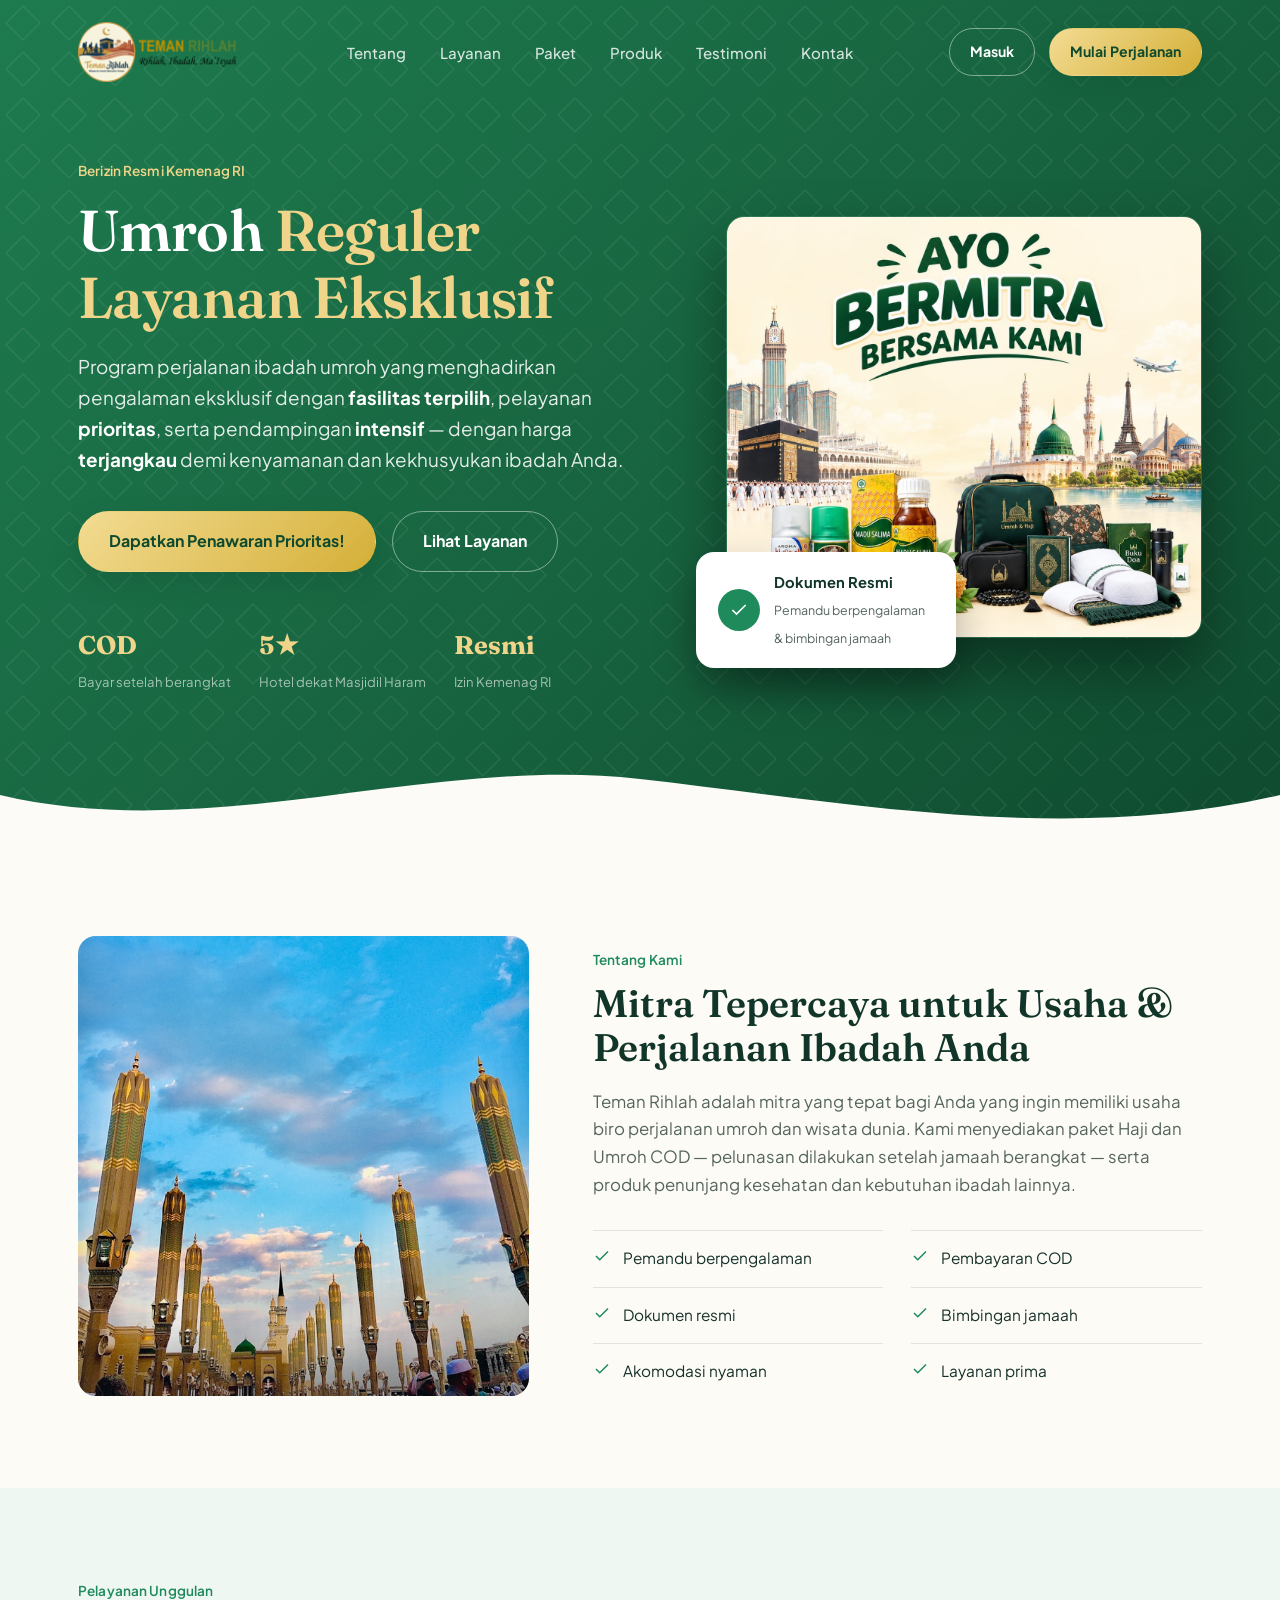
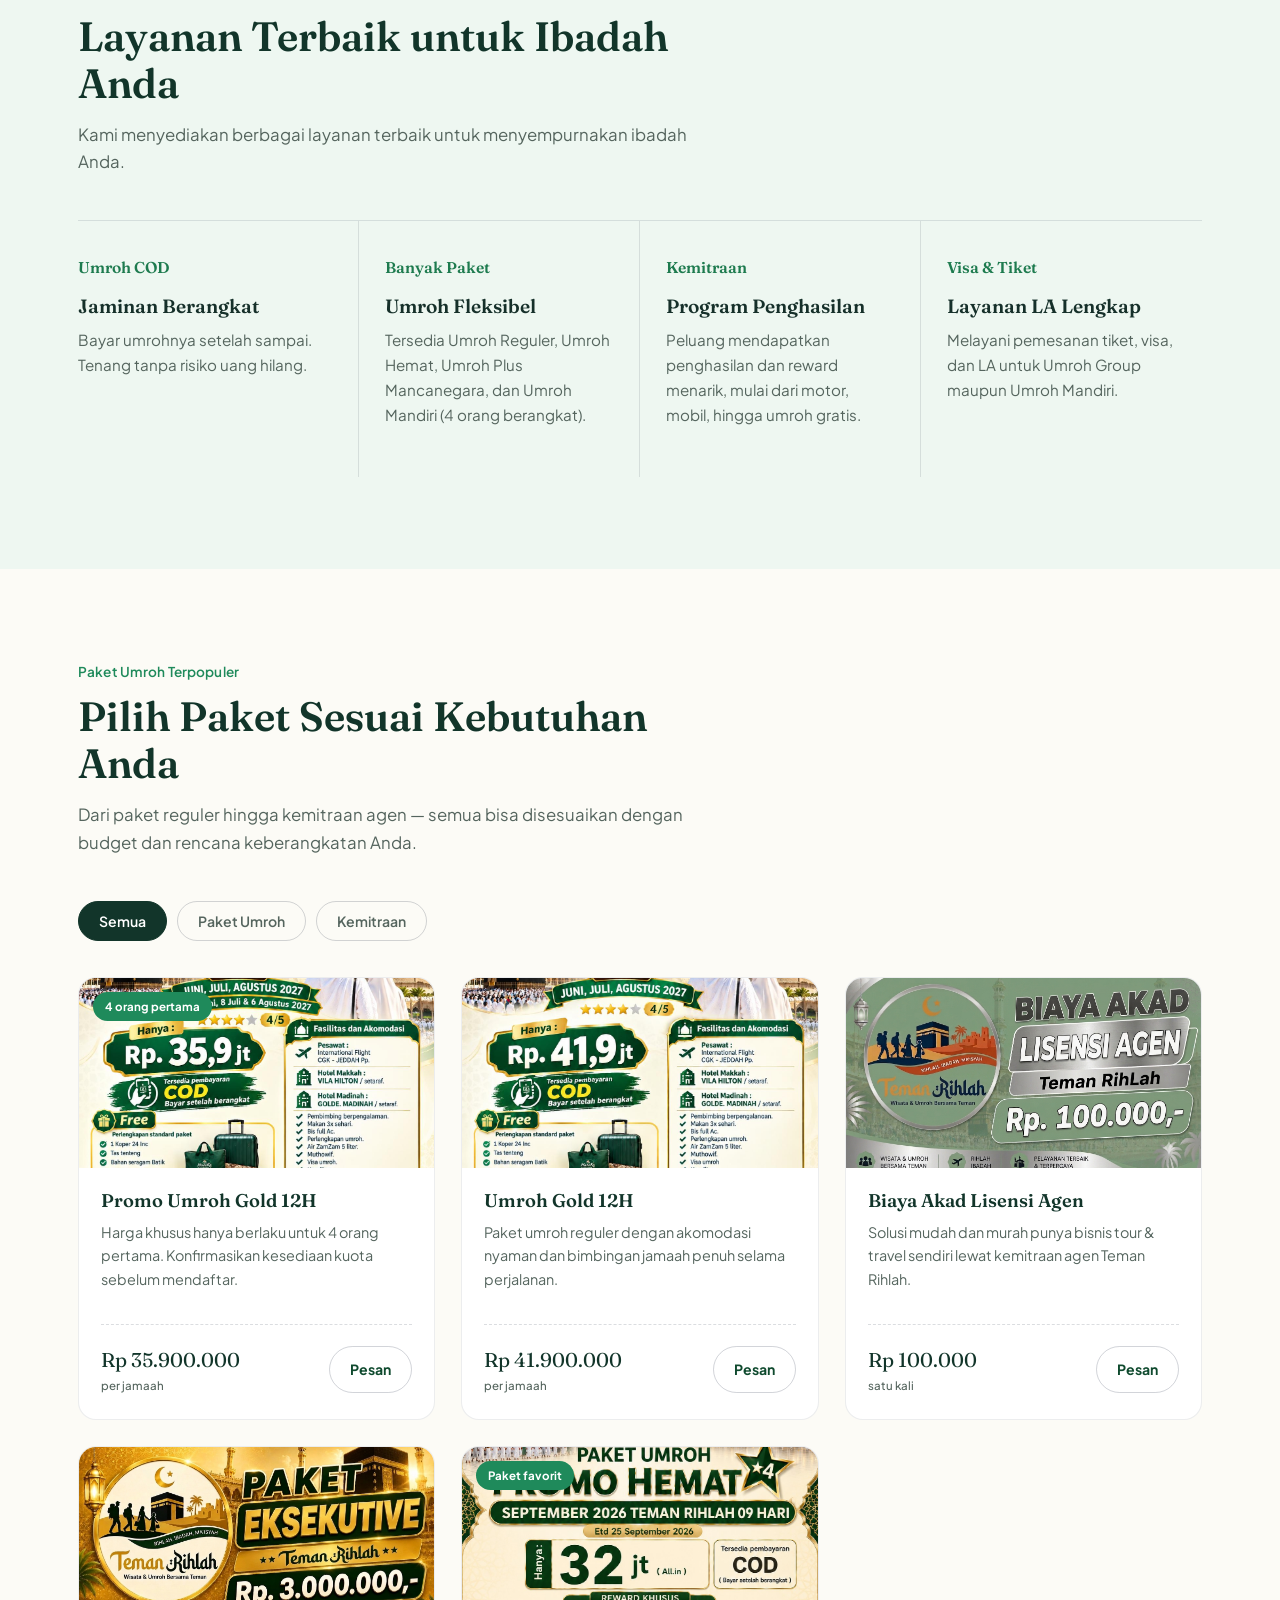
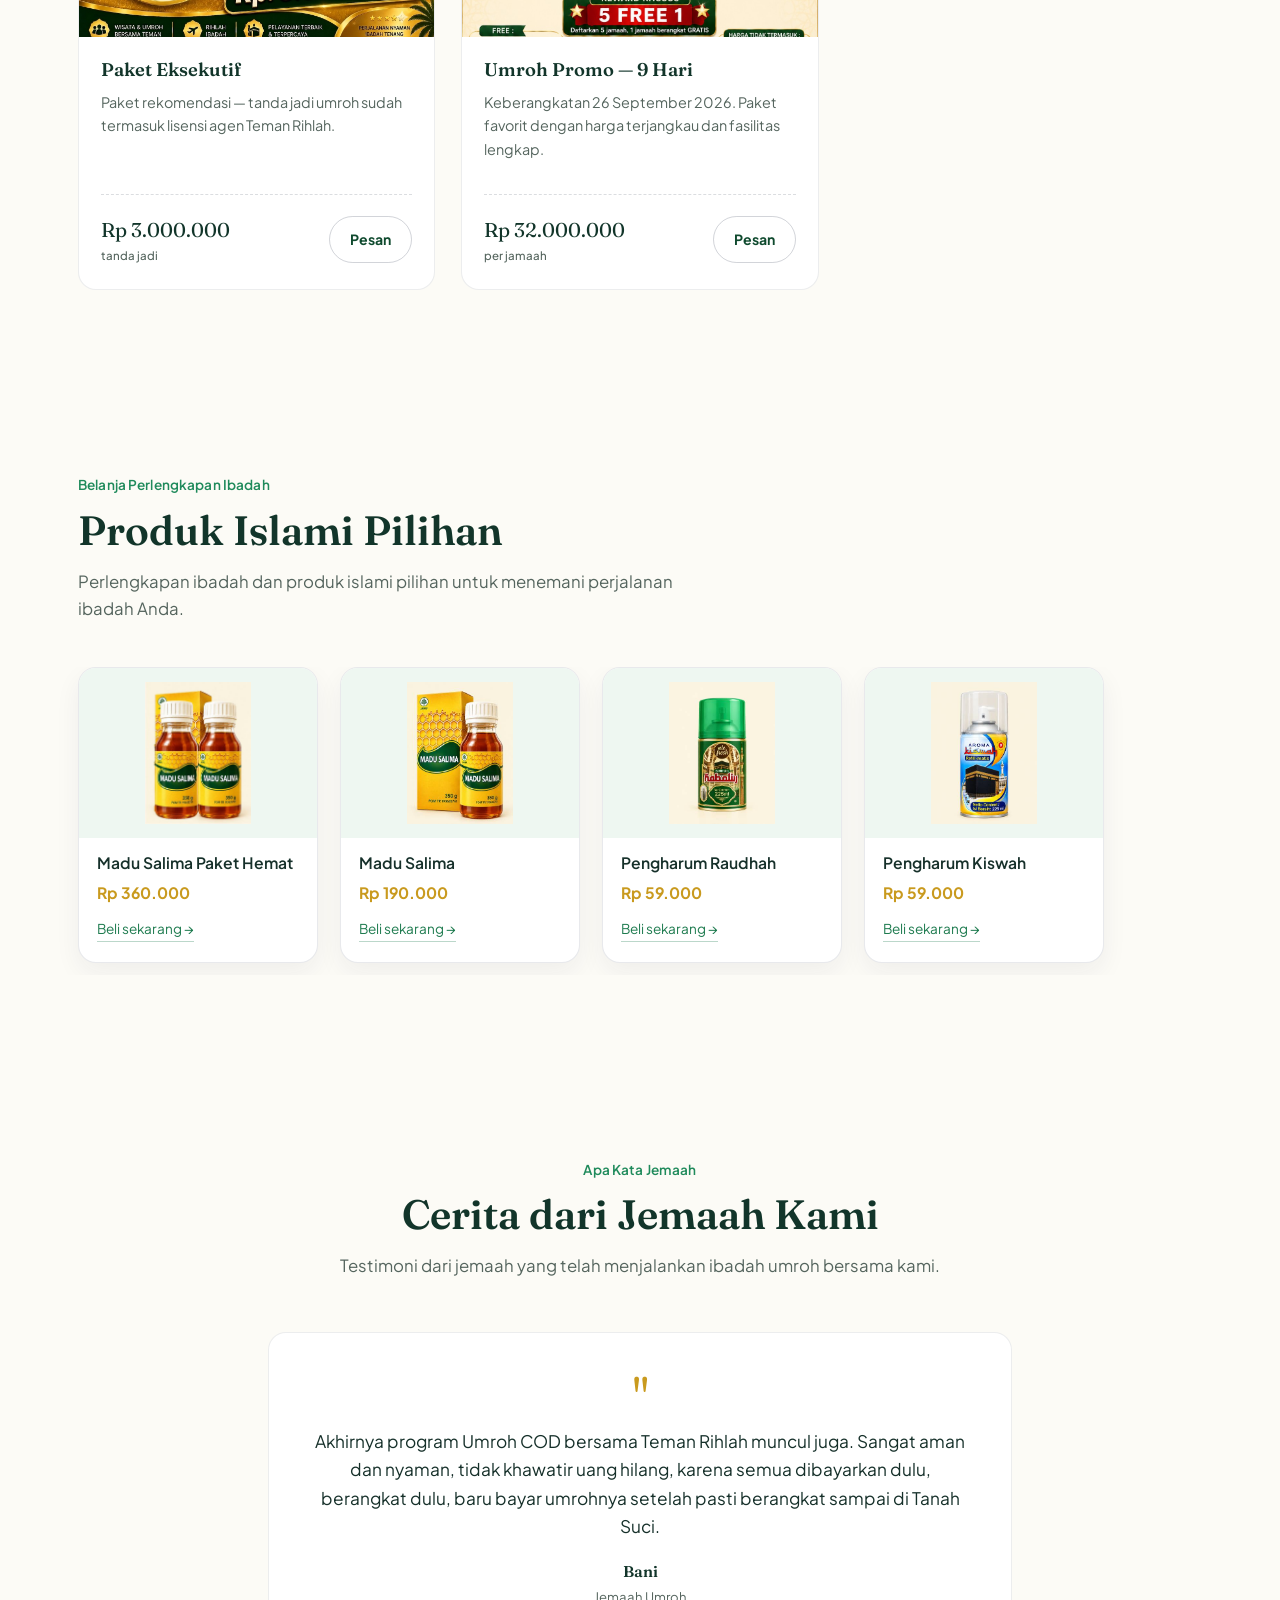
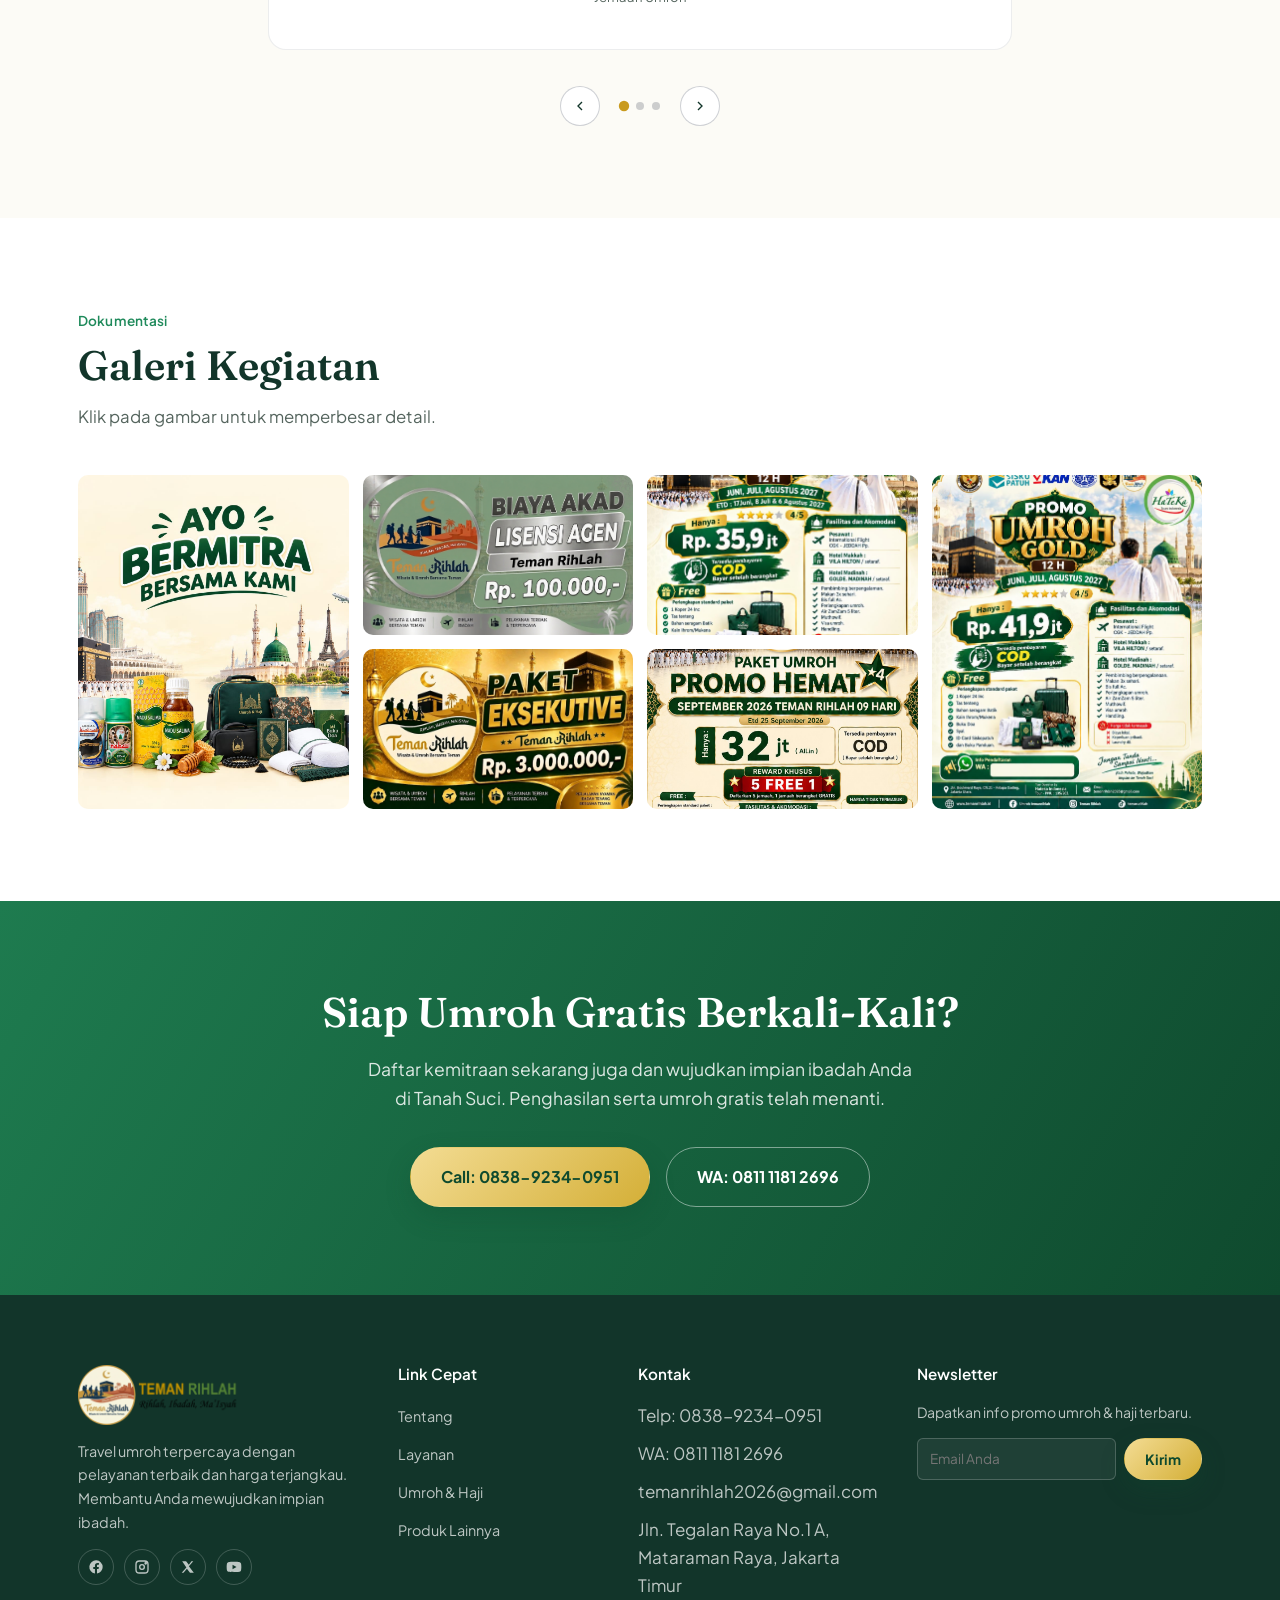
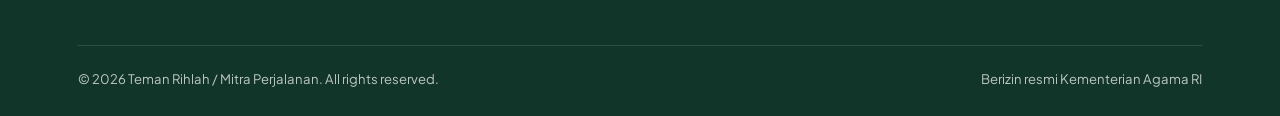
==== commit fc0a8287: "revisi" ====
--- a/index.html
+++ b/index.html
@@ -16,8 +16,7 @@
 <header class="navbar" id="navbar">
   <div class="container">
     <a href="#" class="brand">
-      <span class="brand-mark">TR</span>
-      Teman Rihlah
+      <img src="images/logo.png" alt="Logo" class="brand-logo">
     </a>
 
     <nav>
@@ -28,6 +27,7 @@
         <li><a href="#produk">Produk</a></li>
         <li><a href="#testimoni">Testimoni</a></li>
         <li><a href="#kontak">Kontak</a></li>
+        <li class="nav-links-cta"><a href="#paket" class="btn btn-gold">Mulai Perjalanan</a></li>
       </ul>
     </nav>
 
@@ -391,7 +391,9 @@
   <div class="container">
     <div class="footer-grid">
       <div class="footer-brand">
-        <a href="#" class="brand"><span class="brand-mark">TR</span>Teman Rihlah</a>
+        <a href="#" class="brand">
+          <img src="images/logo.png" alt="Logo" class="brand-logo">
+        </a>
         <p>Travel umroh terpercaya dengan pelayanan terbaik dan harga terjangkau. Membantu Anda mewujudkan impian ibadah.</p>
         <div class="footer-social">
           <a href="https://www.facebook.com/temanrihlah.official" aria-label="Facebook">
--- a/style.css
+++ b/style.css
@@ -3,27 +3,26 @@
    ========================================================= */
 
 :root{
-  /* Biru cerah sebagai warna utama (bukan gelap), lembut & ramah untuk dibaca */
-  --blue: #3E5FE3;
-  --blue-2: #2C48C4;
-  --blue-deep: #23399E;
-  --blue-soft: #EEF3FF;
-  --blue-soft-2: #E1EAFE;
-
-  /* Aksen hangat */
-  --orange: #FF7A29;
-  --orange-light: #FFB27A;
-  --green: #2E8B6B;
+  --blue: #1E7B4F;
+  --blue-2: #17633F;
+  --blue-deep: #0F4A2E;
+  --blue-soft: #EEF7F1;
+  --blue-soft-2: #DDEEE3;
+
+  /* Aksen emas */
+  --orange: #C99A1E;
+  --orange-light: #F0D48A;
+  --green: #1F8A5B;
 
   /* Netral terang */
-  --cream: #FCFBF8;
+  --cream: #FCFBF6;
   --white: #FFFFFF;
-  --ink: #1E2A44;
-  --muted: #5B6478;
-  --muted-light: #7C89A3;
-
-  /* dipertahankan agar kompatibel, kini memakai nuansa biru bukan navy gelap */
-  --navy: #1E2A44;
+  --ink: #16302A;
+  --muted: #55655E;
+  --muted-light: #8FA69B;
+
+  /* Hijau tua untuk heading & footer, emas untuk aksen */
+  --navy: #12352A;
   --navy-2: var(--blue-soft);
   --gold: var(--orange);
   --gold-light: var(--orange-light);
@@ -66,7 +65,6 @@
 
 ::selection{ background: var(--gold-light); color: var(--navy); }
 
-/* Focus visibility */
 a:focus-visible, button:focus-visible, input:focus-visible, textarea:focus-visible{
   outline: 2px solid var(--gold);
   outline-offset: 3px;
@@ -130,9 +128,9 @@
 .btn:hover{ transform: translateY(-2px); }
 
 .btn-gold{
-  background: linear-gradient(135deg, #EAF1FF, #CFDFFF);
+  background: linear-gradient(135deg, #F3DC93, #D4AF37);
   color: var(--blue-deep);
-  box-shadow: 0 10px 24px rgba(44,72,196,0.28);
+  box-shadow: 0 10px 24px rgba(15,74,46,0.28);
 }
 .btn-gold:hover{ background: var(--white); }
 
@@ -157,15 +155,15 @@
   position: fixed;
   top: 0; left: 0; right: 0;
   z-index: 100;
-  background: rgba(44, 72, 196, 0.0);
+  background: rgba(23, 99, 63, 0.0);
   padding: 22px 0;
   transition: background 0.3s ease, padding 0.3s ease, box-shadow 0.3s ease;
 }
 .navbar.scrolled{
-  background: rgba(44, 72, 196, 0.96);
+  background: rgba(23, 99, 63, 0.96);
+  box-shadow: 0 8px 20px rgba(15,74,46,0.22);
   backdrop-filter: blur(8px);
   padding: 13px 0;
-  box-shadow: 0 8px 20px rgba(44,72,196,0.22);
 }
 .navbar .container{
   display: flex;
@@ -193,6 +191,15 @@
   font-size: 0.95rem;
   flex-shrink: 0;
 }
+
+.brand-logo{
+  height: 60px;
+  width: auto;
+  object-fit: contain;
+  flex-shrink: 0;
+  transition: height 0.3s ease;
+}
+.navbar.scrolled .brand-logo{ height: 55px; }
 
 .nav-links{
   display: flex;
@@ -219,6 +226,9 @@
 }
 .nav-links a:hover{ color: var(--white); }
 .nav-links a:hover::after{ width: 100%; }
+
+/* Tombol CTA di dalam menu (hanya tampil di mobile) */
+.nav-links-cta{ display: none; }
 
 .nav-cta{ display: flex; align-items: center; gap: 14px; }
 
@@ -363,9 +373,7 @@
 }
 
 /* =========== About =========== */
-.about{
-  background: var(--cream);
-}
+.about{ background: var(--cream); }
 .about-grid{
   display: grid;
   grid-template-columns: 0.85fr 1.15fr;
@@ -546,16 +554,14 @@
   margin-top: 12px;
   font-size: 0.85rem;
   color: var(--blue);
-  border-bottom: 1px solid rgba(62,95,227,0.3);
+  border-bottom: 1px solid rgba(30,123,79,0.3);
 }
 .product-info a:hover{ color: var(--blue-deep); border-color: var(--blue-deep); }
 
 /* =========== Testimonials =========== */
 .testimonials{ background: var(--cream); }
 .testi-wrap{ position: relative; max-width: 760px; margin: 0 auto; }
-.testi-track{
-  overflow: hidden;
-}
+.testi-track{ overflow: hidden; }
 .testi-slides{
   display: flex;
   transition: transform 0.5s cubic-bezier(.65,0,.35,1);
@@ -712,29 +718,56 @@
   .hero-visual{ order: -1; }
   .hero-photo img{ height: 300px; }
   .service-row{ grid-template-columns: 1fr 1fr; }
-  .service-item{ border-right: none; border-bottom: 1px solid rgba(255,255,255,0.12); padding-bottom: 28px; padding-top: 28px; }
+  .service-item{ border-right: none; border-bottom: 1px solid rgba(30,42,68,0.12); padding-bottom: 28px; padding-top: 28px; }
   .pkg-grid{ grid-template-columns: 1fr 1fr; }
   .gallery-grid{ grid-template-columns: repeat(3, 1fr); }
   .footer-grid{ grid-template-columns: 1fr 1fr; }
 }
 
 @media (max-width: 720px){
-  .nav-links, .nav-cta .btn-outline-light{ display: none; }
+  /* --- Navbar mobile --- */
+  .nav-cta{ display: none; }              /* Masuk + Mulai Perjalanan di bar atas disembunyikan */
   .nav-toggle{ display: flex; }
-  .navbar.mobile-open .nav-links{
+  .brand-logo{ height: 48px; }
+  .navbar.scrolled .brand-logo{ height: 44px; }
+
+  .nav-links{ display: none; }            /* menu tertutup */
+
+  .navbar.mobile-open .nav-links{         /* menu terbuka */
     display: flex;
     flex-direction: column;
+    align-items: stretch;
     position: absolute;
     top: 100%; left: 0; right: 0;
     background: var(--navy);
     padding: 20px 28px 26px;
     gap: 18px;
   }
+  .navbar.mobile-open .nav-links li{ text-align: center; }
+
+  /* Tombol Mulai Perjalanan: paling bawah & full width */
+  .navbar.mobile-open .nav-links li.nav-links-cta{
+    display: block;
+    width: 100%;
+    margin-top: 6px;
+  }
+  .navbar.mobile-open .nav-links li.nav-links-cta a.btn{
+    display: flex;
+    justify-content: center;
+    width: 100%;
+    padding: 14px 20px;
+    font-size: 1rem;
+    color: var(--blue-deep);
+  }
+  .navbar.mobile-open .nav-links li.nav-links-cta a.btn::after{ display: none; }
+  .navbar.mobile-open .nav-links li.nav-links-cta a.btn:hover{ color: var(--blue-deep); }
+
+  /* --- Section lain --- */
   section{ padding: 64px 0; }
   .hero{ padding: 130px 0 80px; }
   .feature-list{ grid-template-columns: 1fr; }
   .service-row{ grid-template-columns: 1fr; }
-  .service-item{ border-right: none !important; border-bottom: 1px solid rgba(255,255,255,0.12); padding: 24px 0 !important; }
+  .service-item{ border-right: none !important; border-bottom: 1px solid rgba(30,42,68,0.12); padding: 24px 0 !important; }
   .pkg-grid{ grid-template-columns: 1fr; }
   .gallery-grid{ grid-template-columns: 1fr 1fr; grid-auto-rows: 130px; }
   .footer-grid{ grid-template-columns: 1fr; }
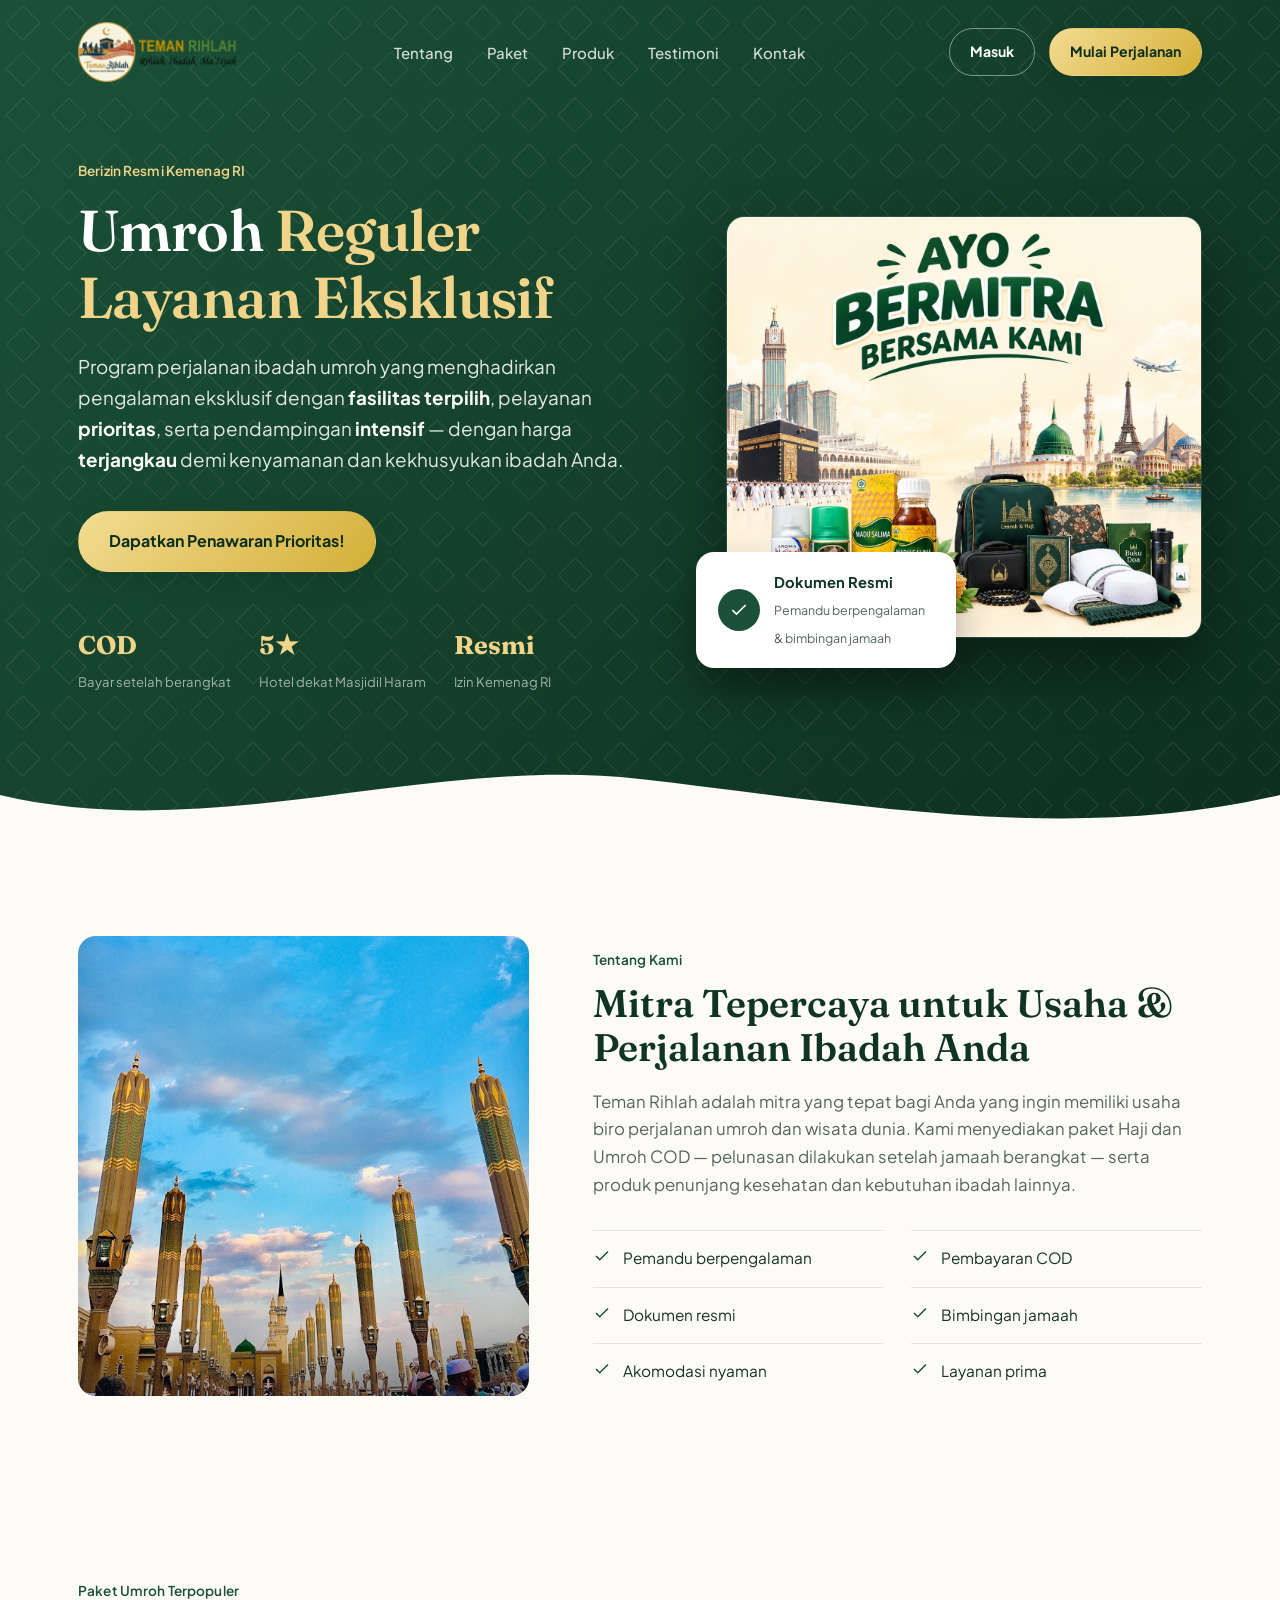
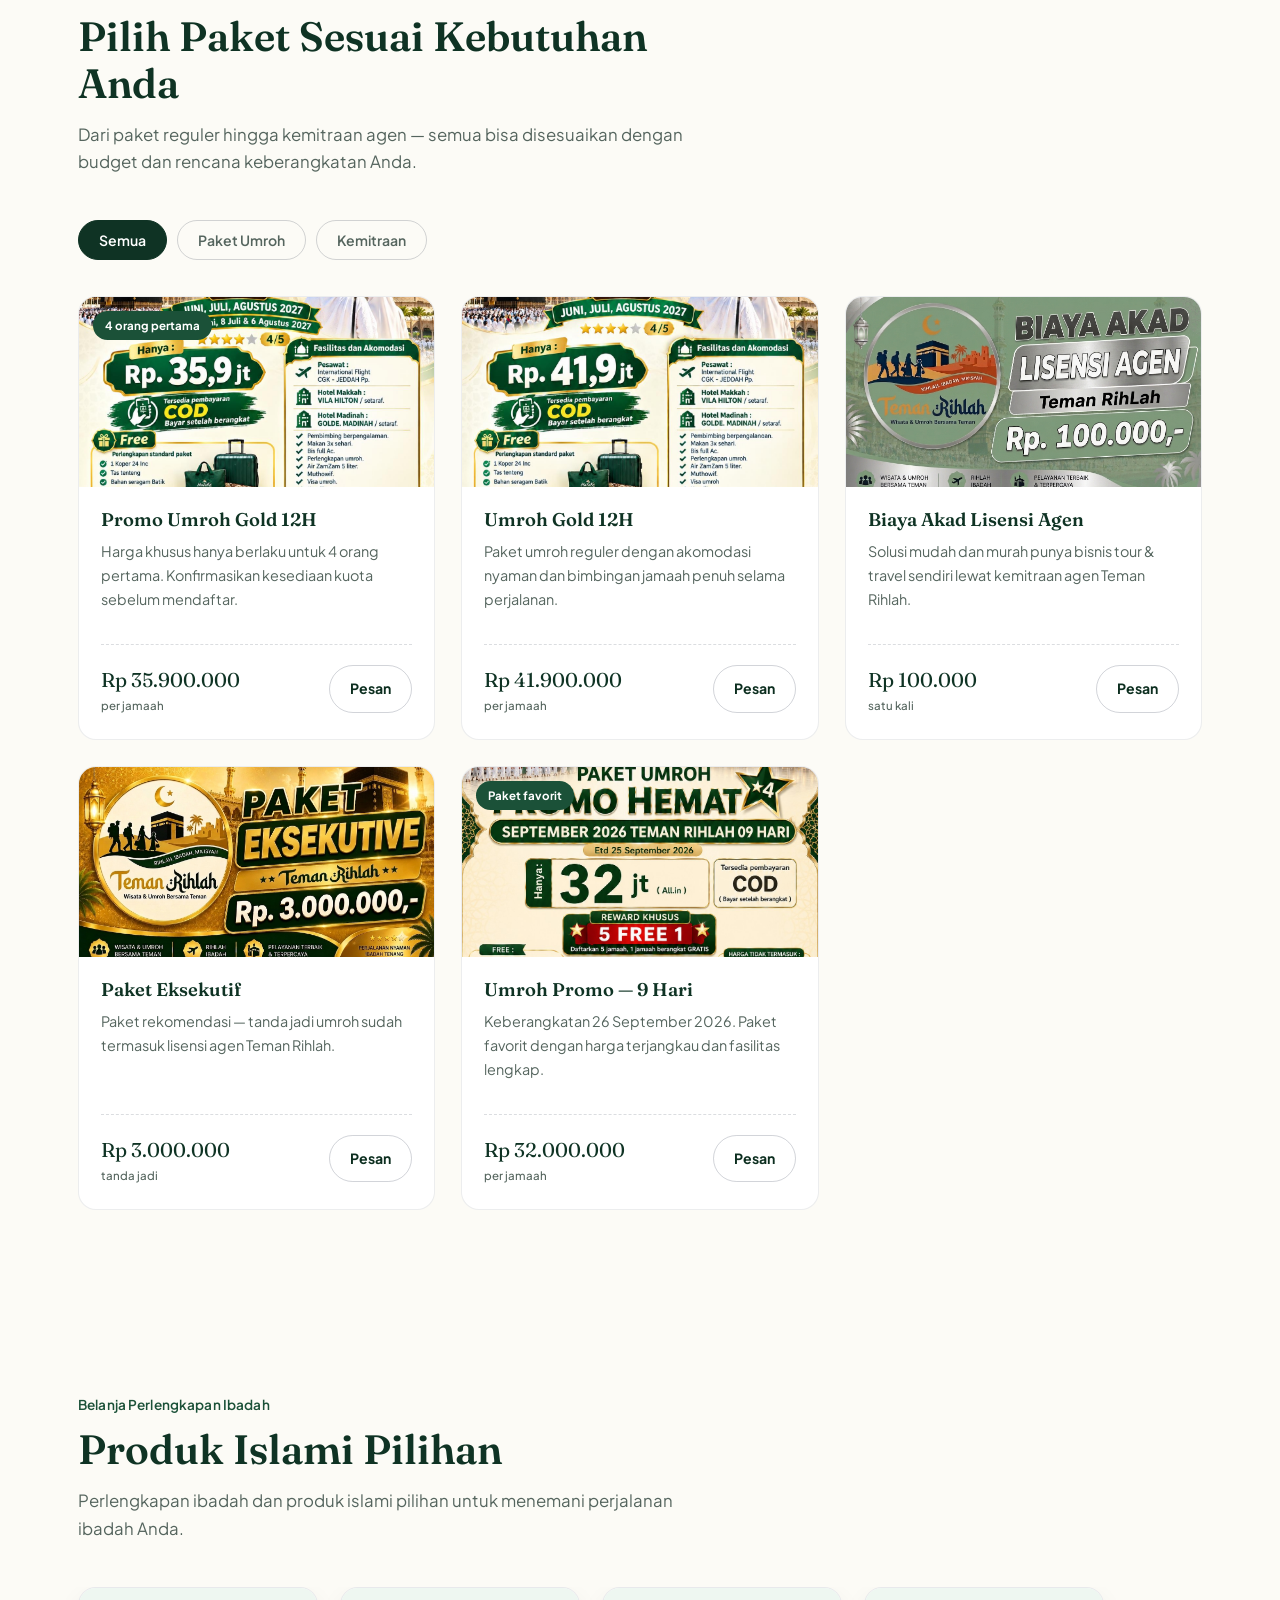
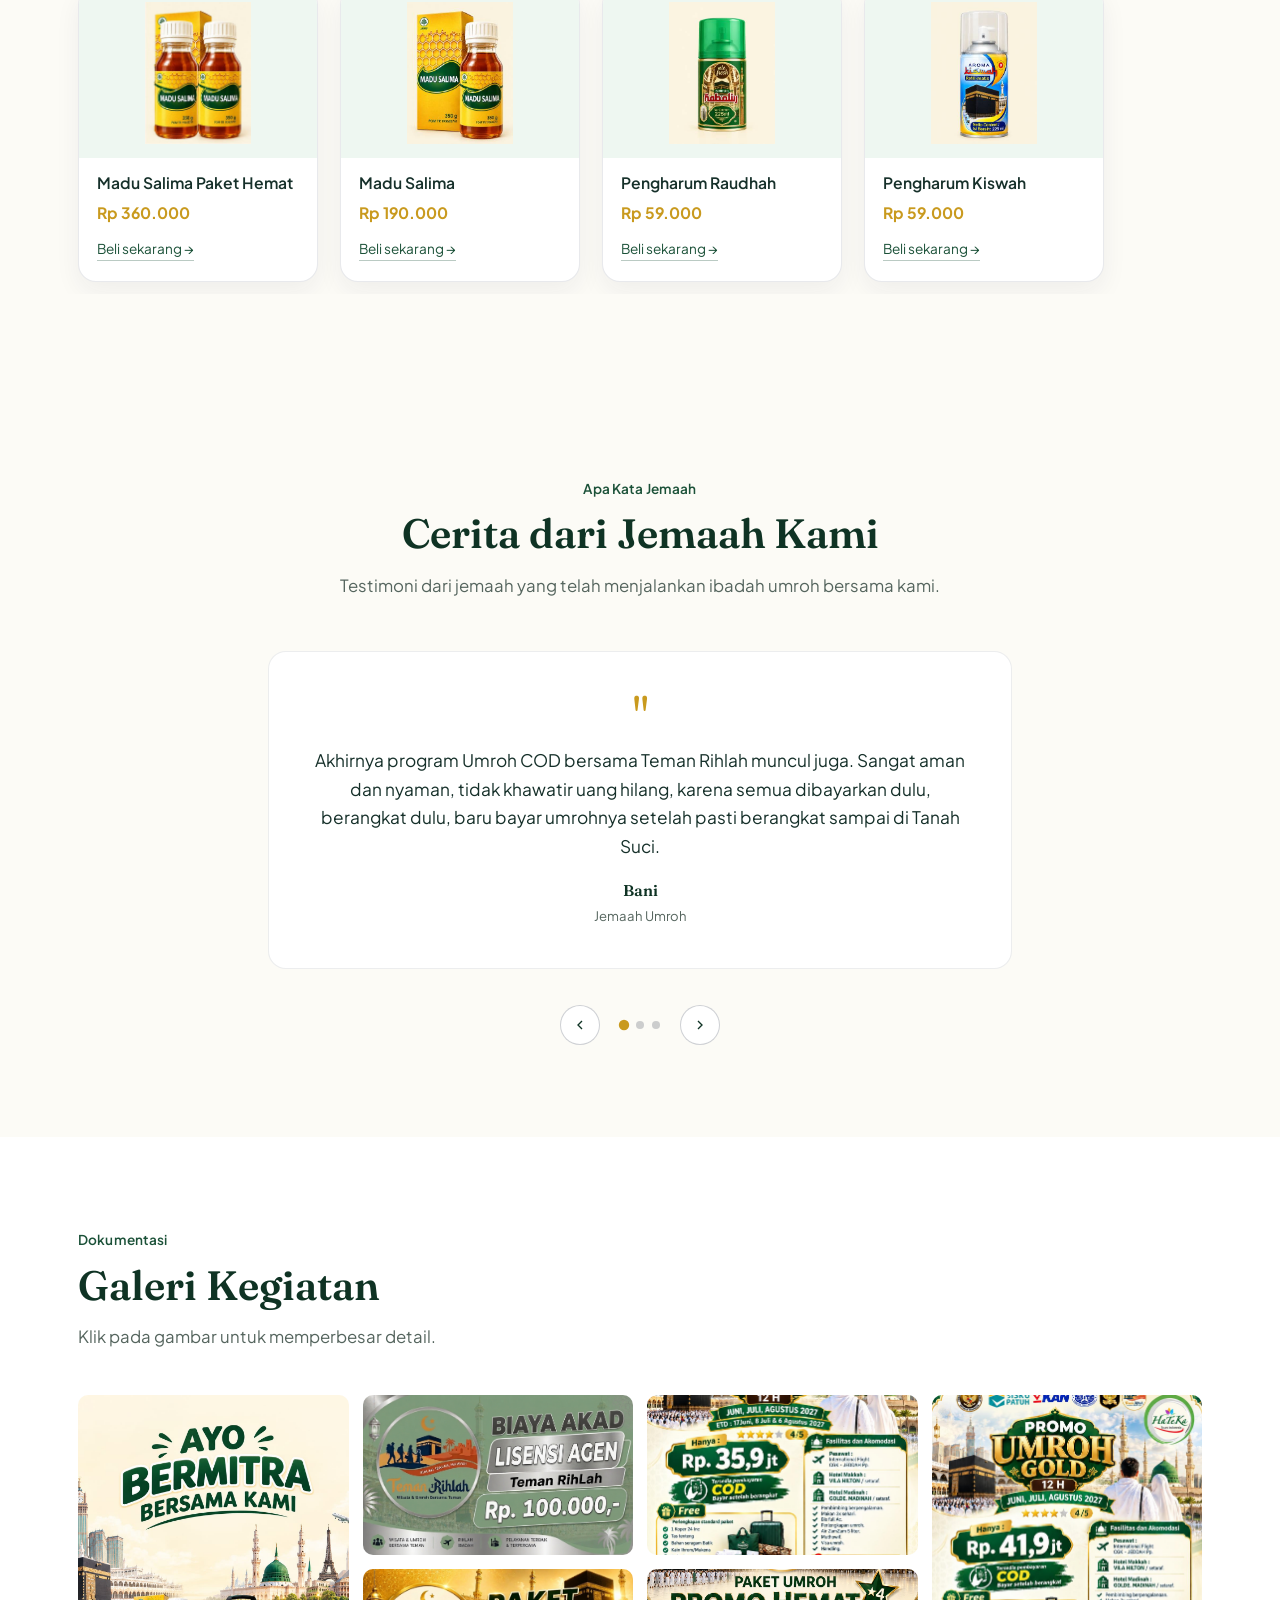
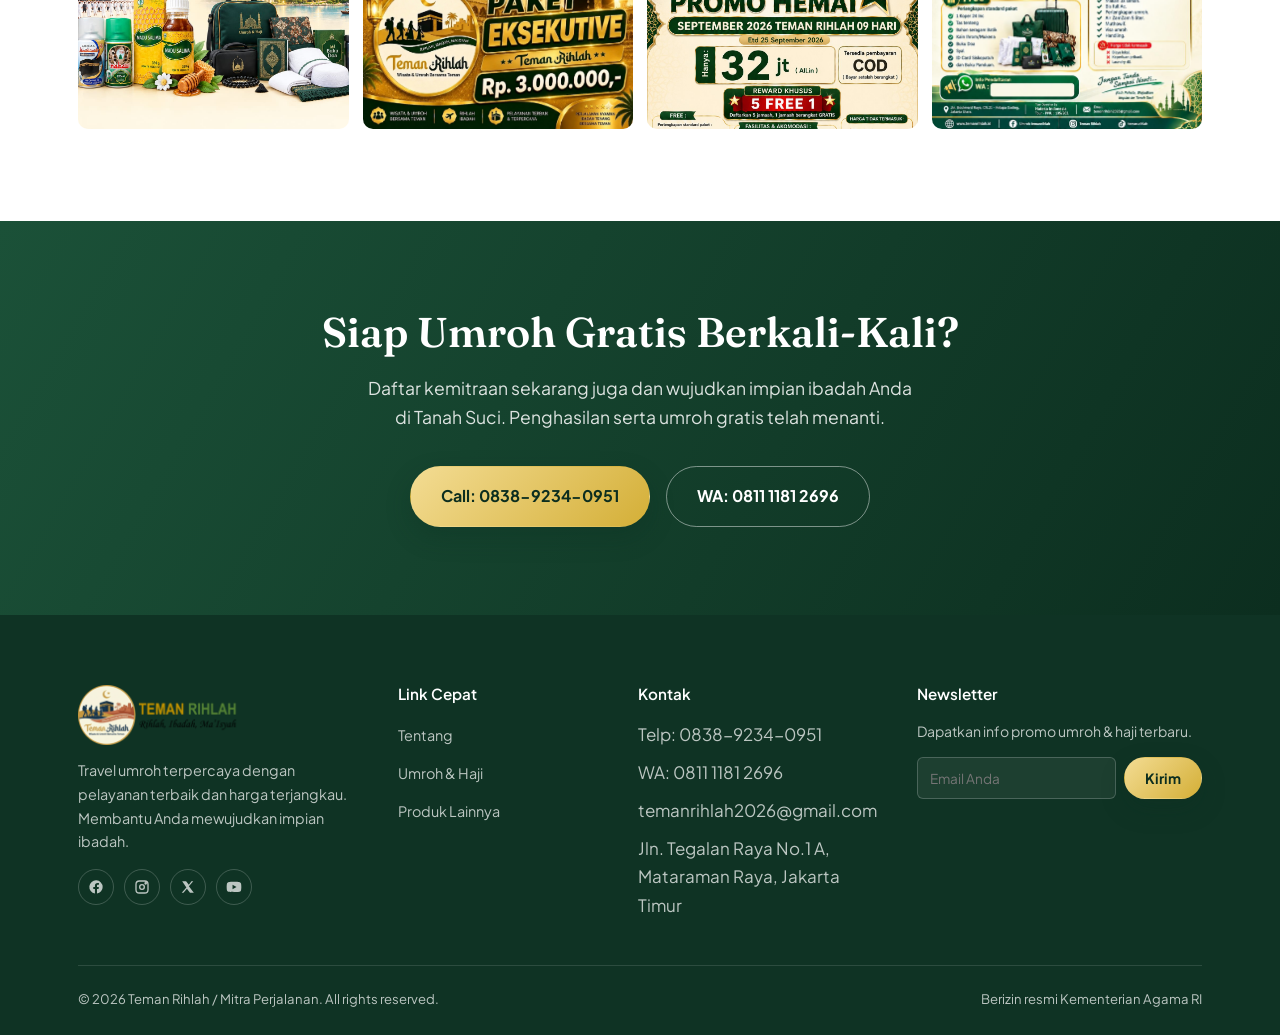
==== commit f18087ad: "revisi 2" ====
--- a/index.html
+++ b/index.html
@@ -22,11 +22,12 @@
     <nav>
       <ul class="nav-links">
         <li><a href="#about">Tentang</a></li>
-        <li><a href="#layanan">Layanan</a></li>
+        <!-- <li><a href="#layanan">Layanan</a></li> -->
         <li><a href="#paket">Paket</a></li>
         <li><a href="#produk">Produk</a></li>
         <li><a href="#testimoni">Testimoni</a></li>
         <li><a href="#kontak">Kontak</a></li>
+        <li class="nav-links-cta"><a href="#kontak" class="btn btn-outline-light btn-sm">Masuk</a></li>
         <li class="nav-links-cta"><a href="#paket" class="btn btn-gold">Mulai Perjalanan</a></li>
       </ul>
     </nav>
@@ -51,7 +52,7 @@
       <p>Program perjalanan ibadah umroh yang menghadirkan pengalaman eksklusif dengan <strong>fasilitas terpilih</strong>, pelayanan <strong>prioritas</strong>, serta pendampingan <strong>intensif</strong> — dengan harga <strong>terjangkau</strong> demi kenyamanan dan kekhusyukan ibadah Anda.</p>
       <div class="hero-actions">
         <a href="#paket" class="btn btn-gold">Dapatkan Penawaran Prioritas!</a>
-        <a href="#layanan" class="btn btn-outline-light">Lihat Layanan</a>
+        <!-- <a href="#layanan" class="btn btn-outline-light">Lihat Layanan</a> -->
       </div>
       <div class="hero-trust">
         <div><strong>COD</strong><span>Bayar setelah berangkat</span></div>
@@ -125,7 +126,7 @@
 </section>
 
 <!-- ============ SERVICES ============ -->
-<section class="services" id="layanan">
+<!-- <section class="services" id="layanan">
   <div class="container">
     <div class="section-head">
       <div class="eyebrow-text">Pelayanan Unggulan</div>
@@ -156,7 +157,7 @@
       </div>
     </div>
   </div>
-</section>
+</section> -->
 
 <!-- ============ PACKAGES ============ -->
 <section class="packages" id="paket">
@@ -415,7 +416,7 @@
         <h5>Link Cepat</h5>
         <ul class="footer-links">
           <li><a href="#about">Tentang</a></li>
-          <li><a href="#layanan">Layanan</a></li>
+          <!-- <li><a href="#layanan">Layanan</a></li> -->
           <li><a href="#paket">Umroh & Haji</a></li>
           <li><a href="#produk">Produk Lainnya</a></li>
         </ul>
--- a/style.css
+++ b/style.css
@@ -3,16 +3,16 @@
    ========================================================= */
 
 :root{
-  --blue: #1E7B4F;
-  --blue-2: #17633F;
-  --blue-deep: #0F4A2E;
+  --blue: #1B5138;
+  --blue-2: #133E2A;
+  --blue-deep: #0C2E1F;
   --blue-soft: #EEF7F1;
   --blue-soft-2: #DDEEE3;
 
   /* Aksen emas */
   --orange: #C99A1E;
   --orange-light: #F0D48A;
-  --green: #1F8A5B;
+  --green: #1B5138;
 
   /* Netral terang */
   --cream: #FCFBF6;
@@ -22,7 +22,7 @@
   --muted-light: #8FA69B;
 
   /* Hijau tua untuk heading & footer, emas untuk aksen */
-  --navy: #12352A;
+  --navy: #0F3324;
   --navy-2: var(--blue-soft);
   --gold: var(--orange);
   --gold-light: var(--orange-light);
@@ -130,7 +130,7 @@
 .btn-gold{
   background: linear-gradient(135deg, #F3DC93, #D4AF37);
   color: var(--blue-deep);
-  box-shadow: 0 10px 24px rgba(15,74,46,0.28);
+  box-shadow: 0 10px 24px rgba(12,46,31,0.28);
 }
 .btn-gold:hover{ background: var(--white); }
 
@@ -155,13 +155,13 @@
   position: fixed;
   top: 0; left: 0; right: 0;
   z-index: 100;
-  background: rgba(23, 99, 63, 0.0);
+  background: rgba(19, 62, 42, 0.0);
   padding: 22px 0;
   transition: background 0.3s ease, padding 0.3s ease, box-shadow 0.3s ease;
 }
 .navbar.scrolled{
-  background: rgba(23, 99, 63, 0.96);
-  box-shadow: 0 8px 20px rgba(15,74,46,0.22);
+  background: rgba(19, 62, 42, 0.96);
+  box-shadow: 0 8px 20px rgba(12,46,31,0.22);
   backdrop-filter: blur(8px);
   padding: 13px 0;
 }
@@ -554,7 +554,7 @@
   margin-top: 12px;
   font-size: 0.85rem;
   color: var(--blue);
-  border-bottom: 1px solid rgba(30,123,79,0.3);
+  border-bottom: 1px solid rgba(27,81,56,0.3);
 }
 .product-info a:hover{ color: var(--blue-deep); border-color: var(--blue-deep); }
 
@@ -726,14 +726,13 @@
 
 @media (max-width: 720px){
   /* --- Navbar mobile --- */
-  .nav-cta{ display: none; }              /* Masuk + Mulai Perjalanan di bar atas disembunyikan */
+  .nav-cta{ display: none; }              
   .nav-toggle{ display: flex; }
   .brand-logo{ height: 48px; }
   .navbar.scrolled .brand-logo{ height: 44px; }
 
-  .nav-links{ display: none; }            /* menu tertutup */
-
-  .navbar.mobile-open .nav-links{         /* menu terbuka */
+  .nav-links{ display: none; }            
+  .navbar.mobile-open .nav-links{         
     display: flex;
     flex-direction: column;
     align-items: stretch;
@@ -745,7 +744,7 @@
   }
   .navbar.mobile-open .nav-links li{ text-align: center; }
 
-  /* Tombol Mulai Perjalanan: paling bawah & full width */
+    /* Tombol CTA di menu mobile: full width */
   .navbar.mobile-open .nav-links li.nav-links-cta{
     display: block;
     width: 100%;
@@ -757,18 +756,40 @@
     width: 100%;
     padding: 14px 20px;
     font-size: 1rem;
+  }
+  .navbar.mobile-open .nav-links li.nav-links-cta a.btn::after{ display: none; }
+  .navbar.mobile-open .nav-links li.nav-links-cta a.btn-outline-light{
+    color: var(--white);
+    border: 1.5px solid rgba(255,255,255,0.7);
+  }
+  .navbar.mobile-open .nav-links li.nav-links-cta a.btn-outline-light:hover{
+    color: var(--white);
+    background: rgba(255,255,255,0.12);
+    border-color: var(--white);
+  }
+  .navbar.mobile-open .nav-links li.nav-links-cta a.btn-gold{
     color: var(--blue-deep);
   }
-  .navbar.mobile-open .nav-links li.nav-links-cta a.btn::after{ display: none; }
-  .navbar.mobile-open .nav-links li.nav-links-cta a.btn:hover{ color: var(--blue-deep); }
-
+  .navbar.mobile-open .nav-links li.nav-links-cta a.btn-gold:hover{
+    color: var(--blue-deep);
+  }
   /* --- Section lain --- */
   section{ padding: 64px 0; }
   .hero{ padding: 130px 0 80px; }
   .feature-list{ grid-template-columns: 1fr; }
   .service-row{ grid-template-columns: 1fr; }
   .service-item{ border-right: none !important; border-bottom: 1px solid rgba(30,42,68,0.12); padding: 24px 0 !important; }
-  .pkg-grid{ grid-template-columns: 1fr; }
+  /* Paket: 2 kolom sejajar di mobile */
+  .pkg-grid{ grid-template-columns: 1fr 1fr; gap: 12px; }
+  .pkg-card:hover{ transform: none; }
+  .pkg-thumb{ height: 150px; }
+  .pkg-badge{ top: 8px; left: 8px; font-size: 0.62rem; padding: 4px 8px; }
+  .pkg-body{ padding: 12px 12px 14px; }
+  .pkg-body h3{ font-size: 0.95rem; line-height: 1.3; }
+  .pkg-body p{ display: none; }            /* deskripsi disembunyikan agar kartu ringkas */
+  .pkg-price-row{ flex-direction: column; align-items: stretch; gap: 10px; margin-top: 10px; padding-top: 10px; }
+  .pkg-price{ font-size: 1rem; }
+  .pkg-price-row .btn{ width: 100%; justify-content: center; padding: 10px 12px; font-size: 0.85rem; }
   .gallery-grid{ grid-template-columns: 1fr 1fr; grid-auto-rows: 130px; }
   .footer-grid{ grid-template-columns: 1fr; }
   .hero-float-card{ position: static; margin-top: 18px; max-width: 100%; }
